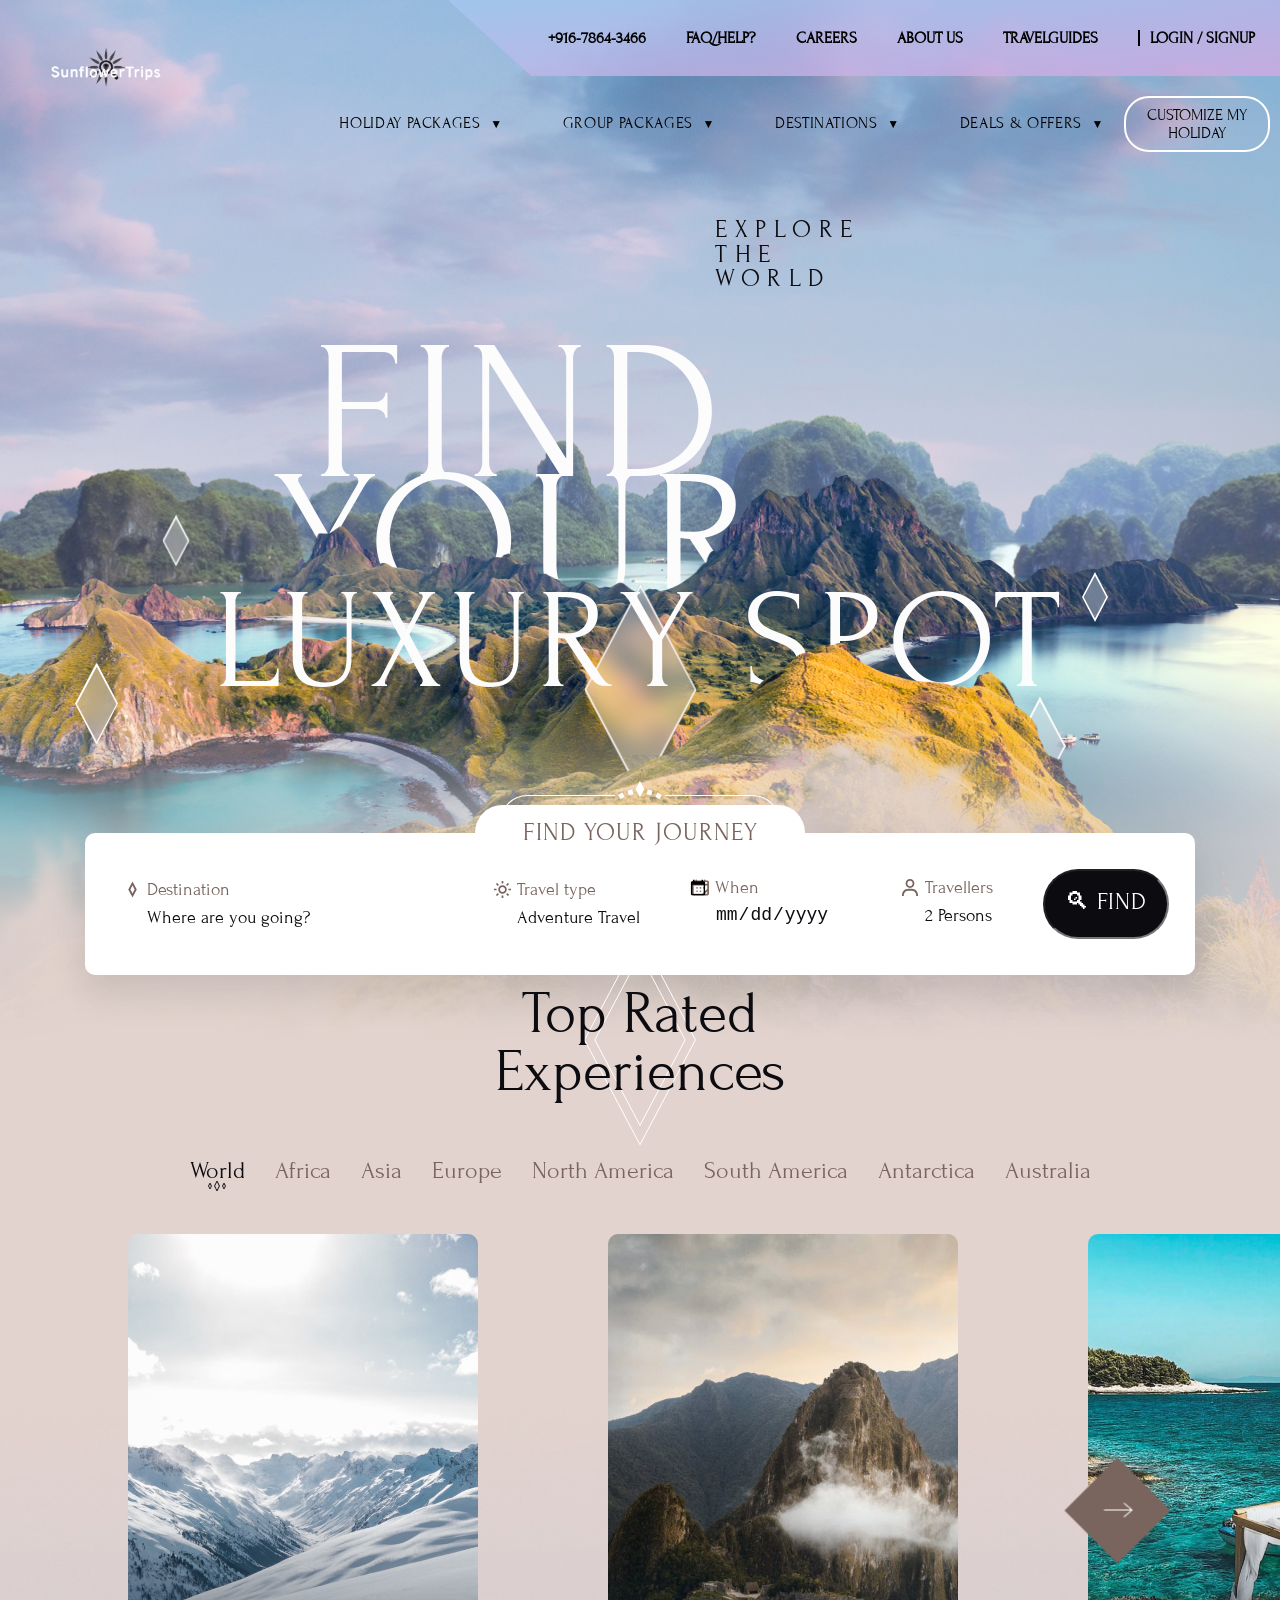
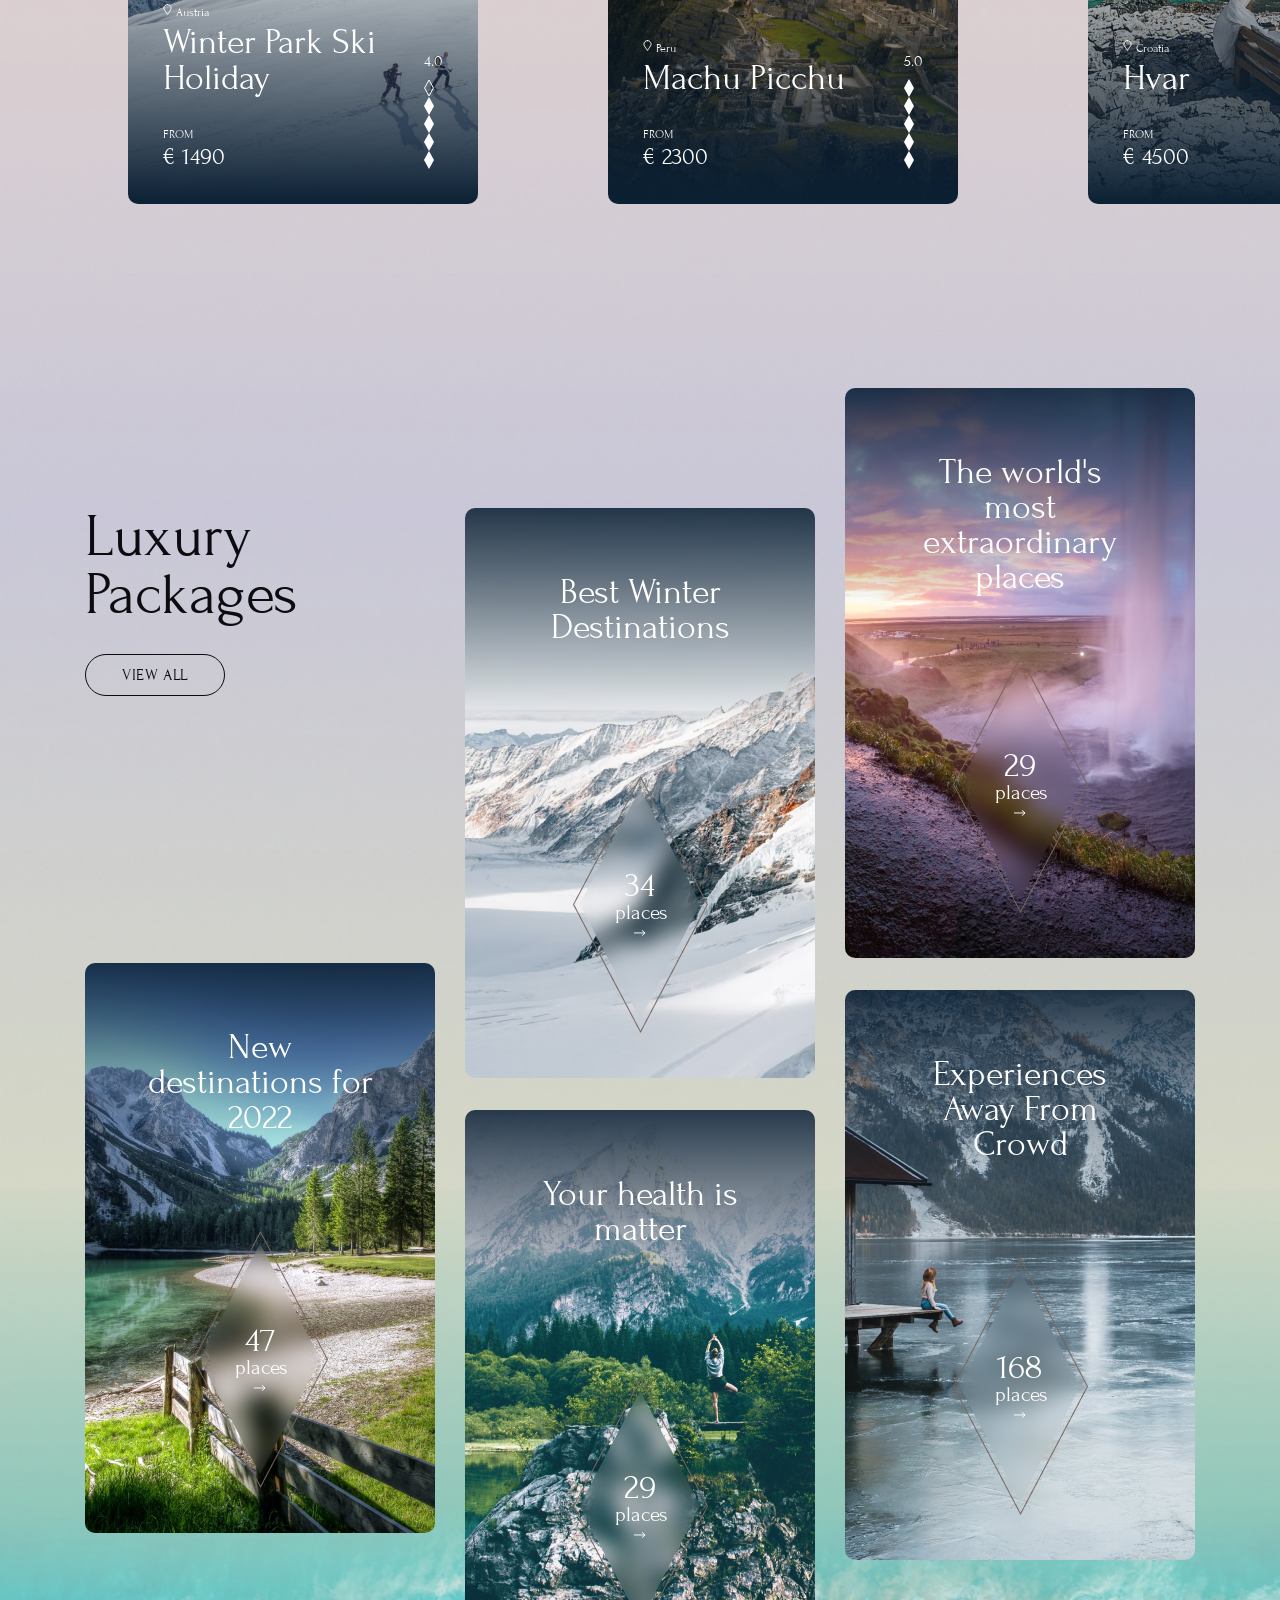
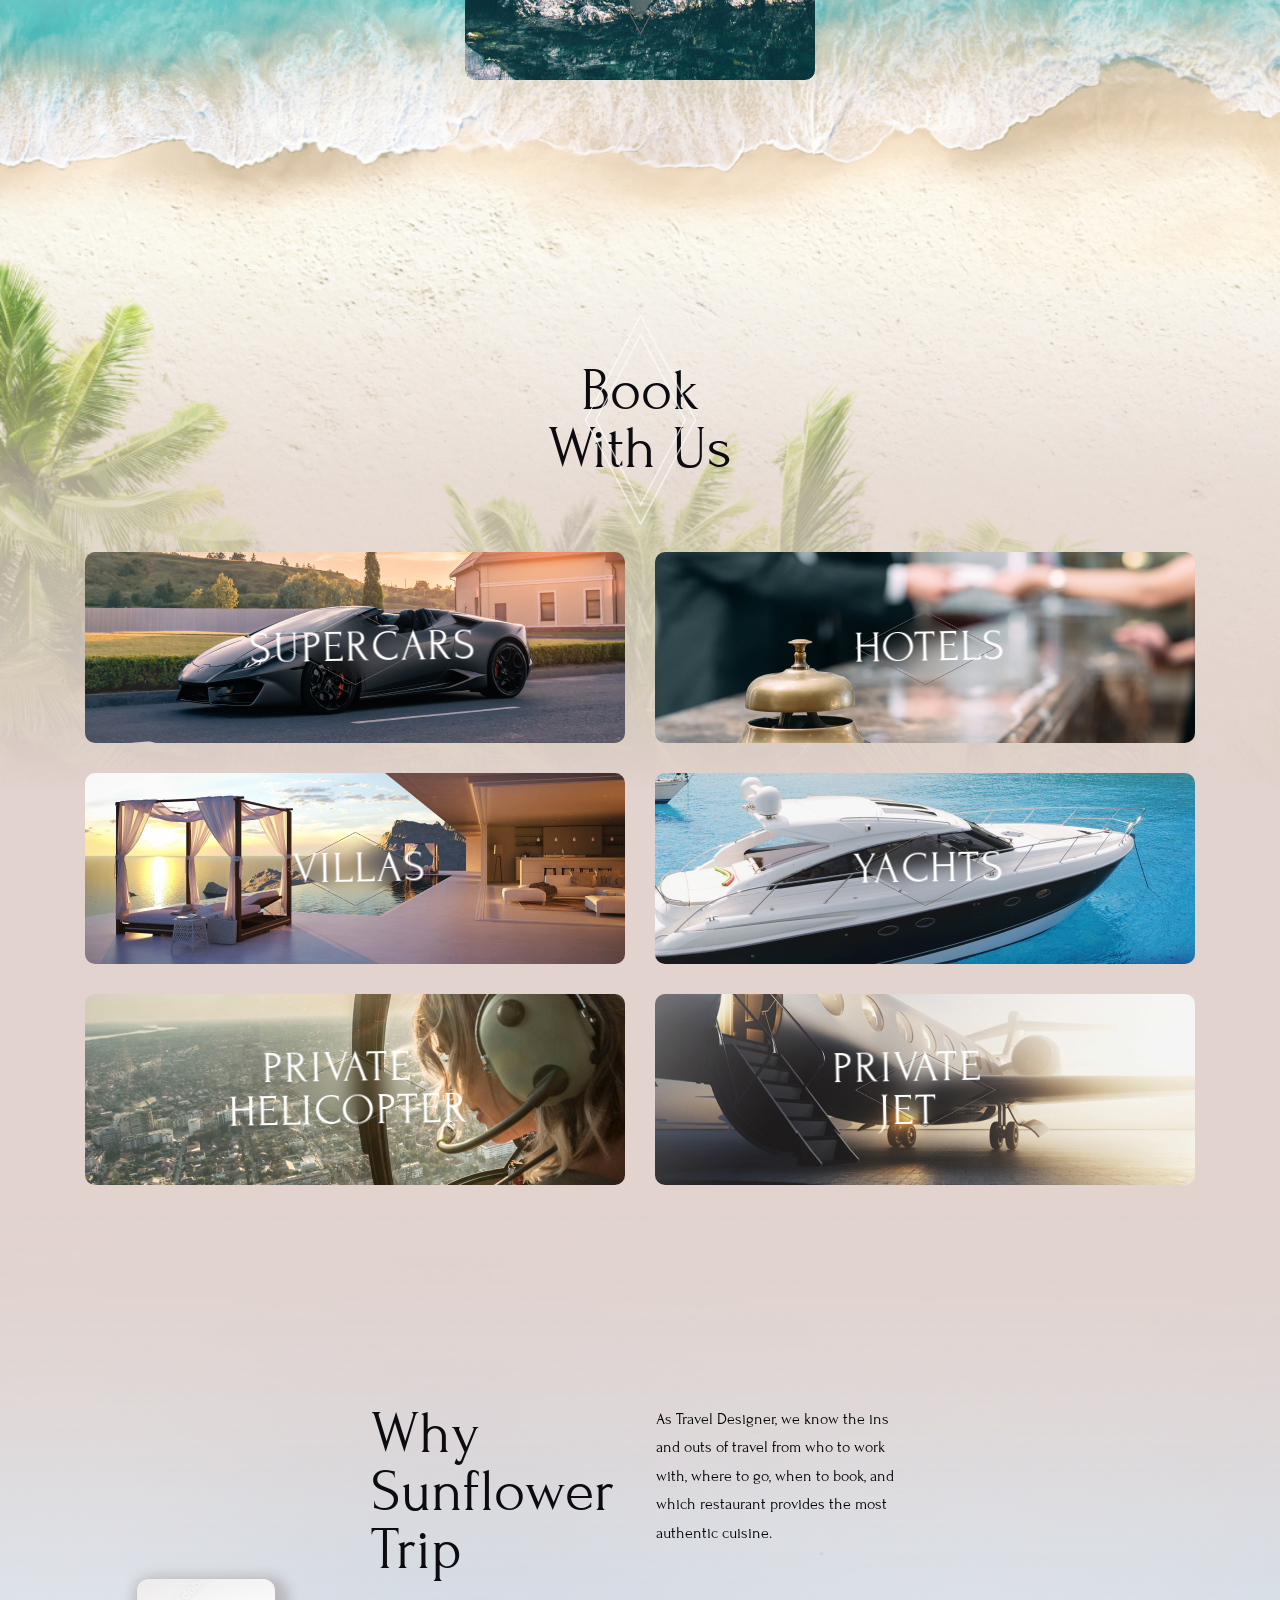
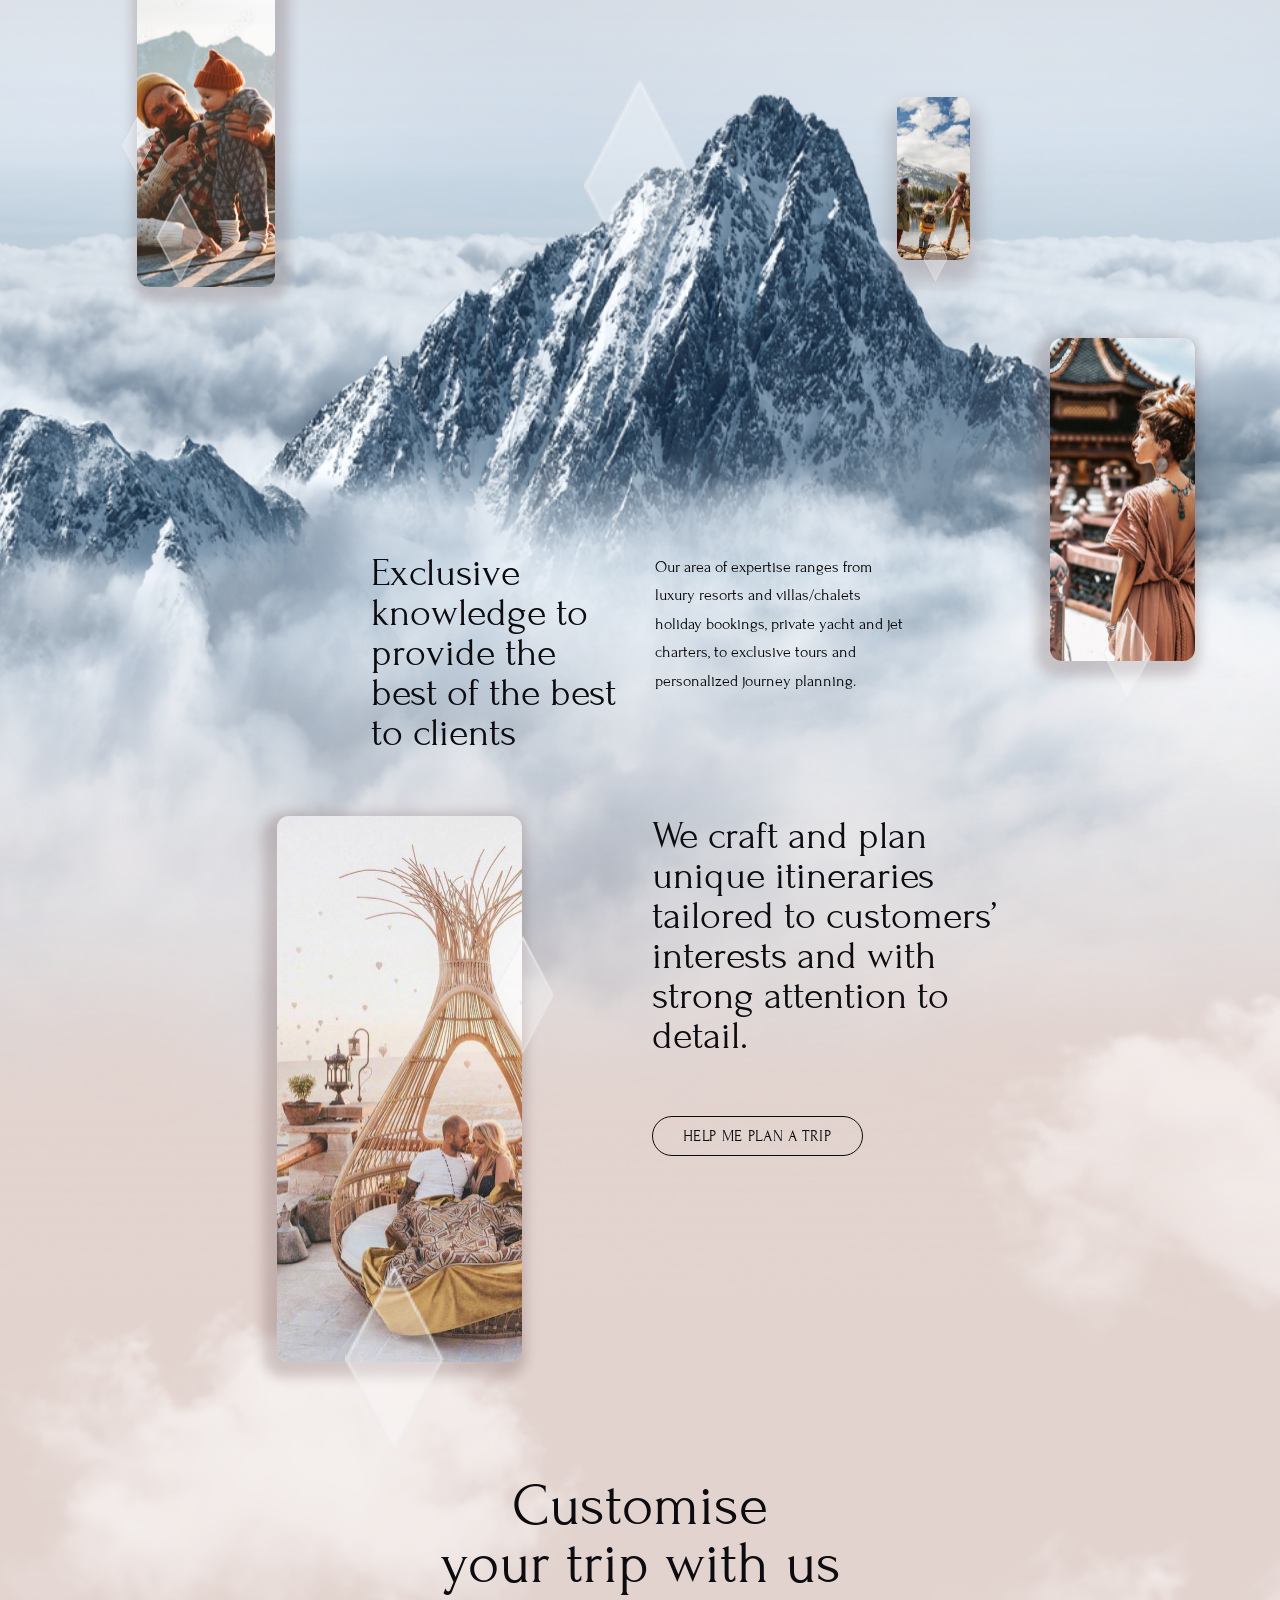
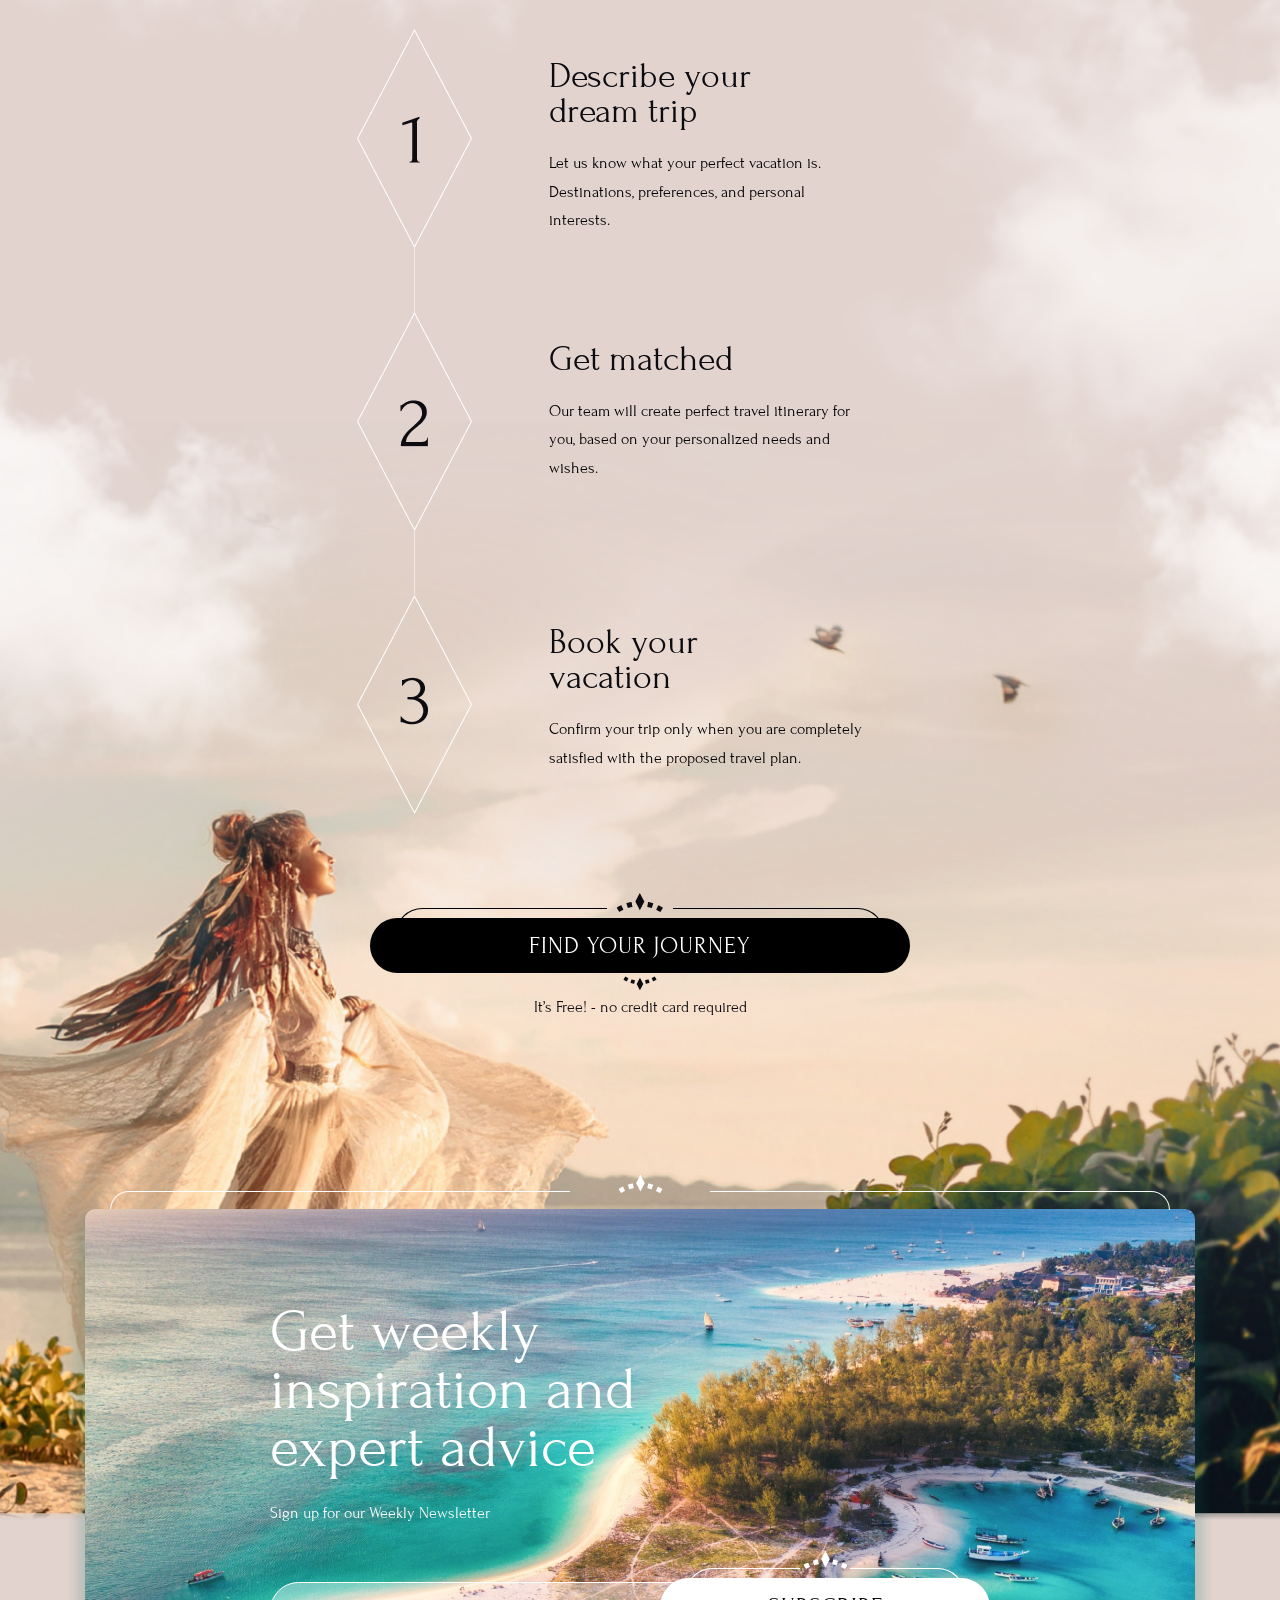
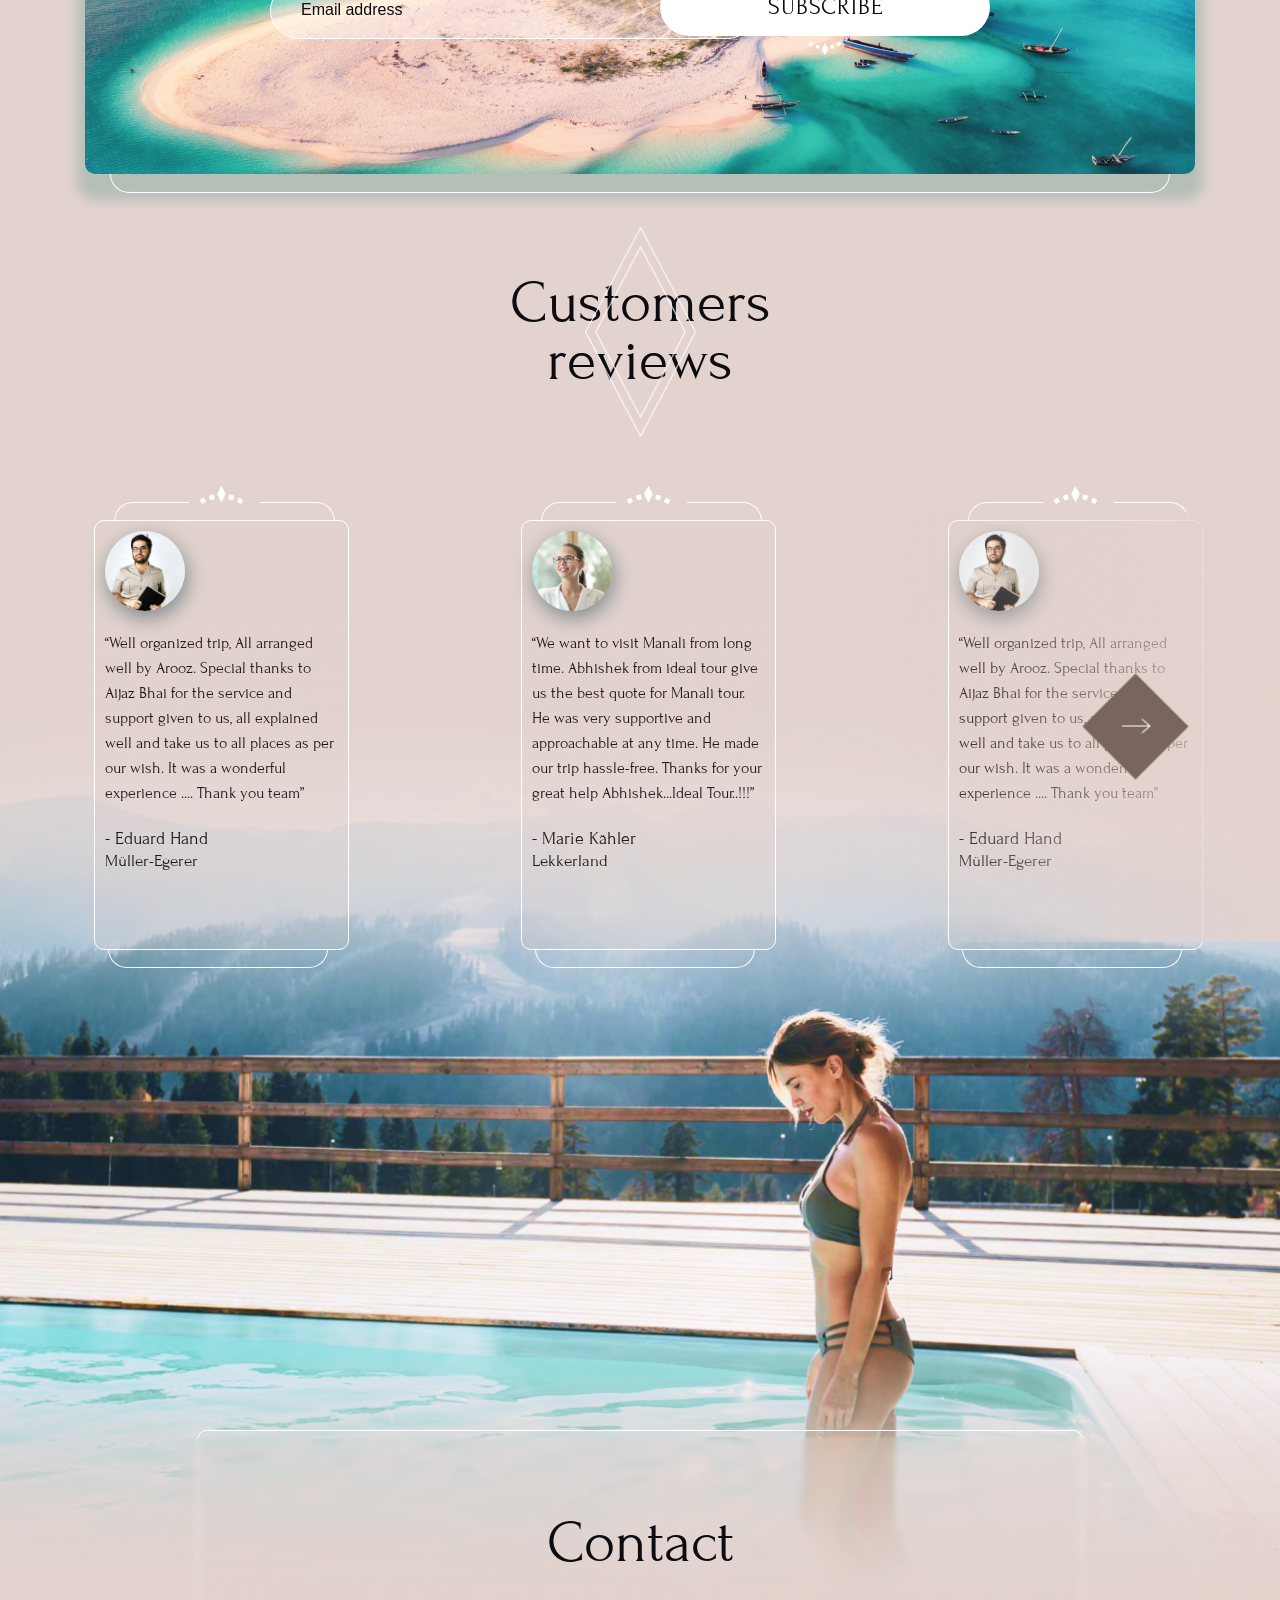
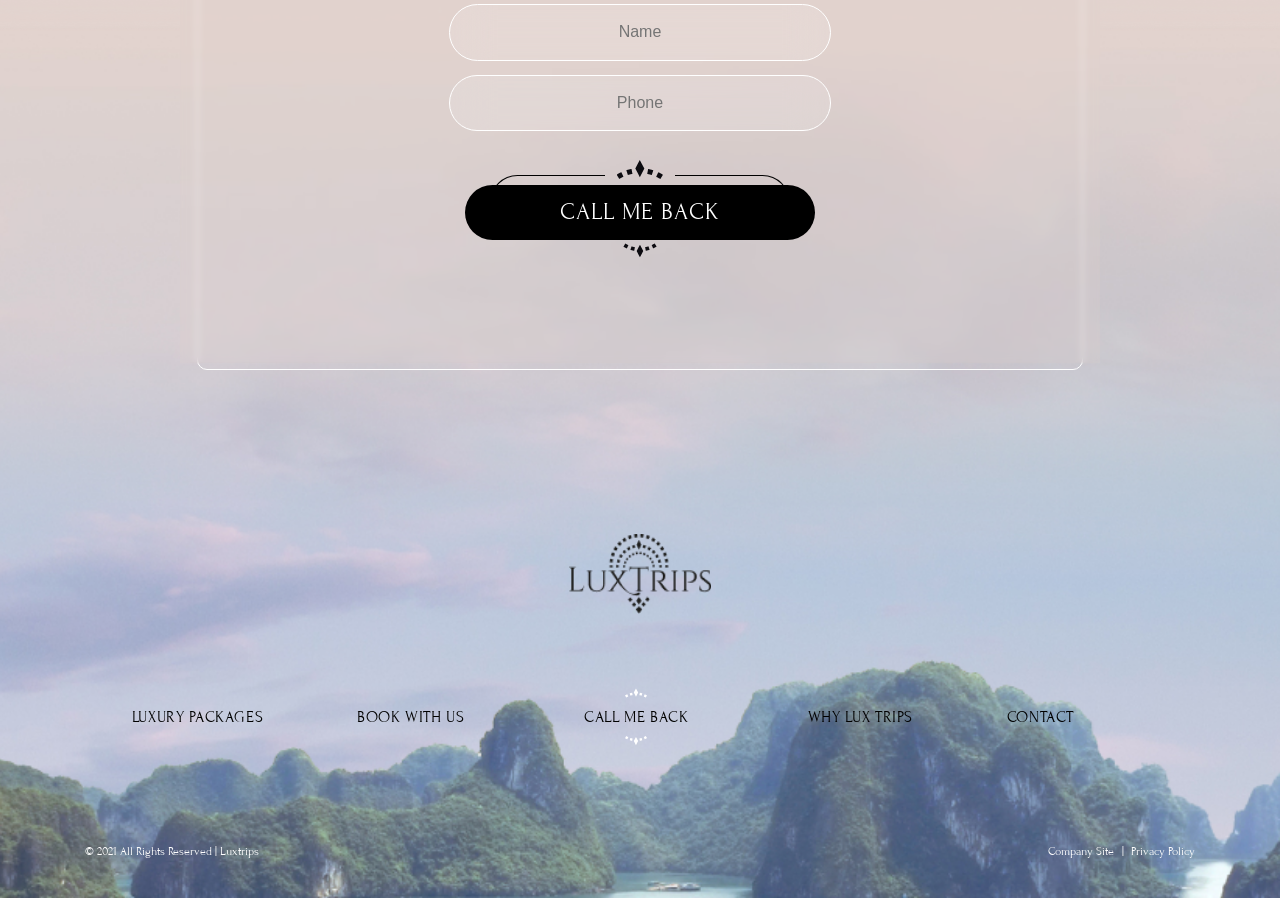
==== index.html @ a0f93ac8 "fixed with sunflower code" ====
<!DOCTYPE html>
<html lang="en">

<head>
  <meta charset="UTF-8">
  <meta http-equiv="X-UA-Compatible" content="IE=edge">
  <meta name="viewport" content="width=device-width, initial-scale=1.0">
  <title>The Sunflower Trip</title>
  <link rel="preconnect" href="https://fonts.googleapis.com">
  <link rel="preconnect" href="https://fonts.gstatic.com" crossorigin>
  <link href="https://fonts.googleapis.com/css2?family=Forum&family=Manrope:wght@300;400;500;600&display=swap"
    rel="stylesheet">
  <link rel="stylesheet" href="css/reset.css">
  <link rel="stylesheet" href="css/slick.css">
  <link rel="stylesheet" href="css/style.css">
  <link rel="stylesheet" href="css/media.css">
</head>

<body>

  <header class="header" style="background-image: url(images/header-bg.jpg);">
    <div class="header-box">
      <img class="header-logo" src="images/logo21.png" alt="">
      <div class="header-right">
        <div class="contact-info">
          <a href="tel:+916-7864-3466">+916-7864-3466</a>
          <a href="#">FAQ/Help?</a>
          <a href="#">Careers</a>
          <a href="#">About us</a>
          <a href="#">TravelGuides</a>
          <a href="#" class="login">LOGIN / SIGNUP</a>
        </div>
        <nav class="header__menu">
          <ul class="menu__list">
            <li class="dropdown">
              <a href="#">Holiday Packages <span>▼</span></a>
              <ul class="dropdown-content">
                <li><a href="#">Beach Getaways</a></li>
                <li><a href="#">City Breaks</a></li>
                <li><a href="#">Adventure Tours</a></li>
              </ul>
            </li>
            <li class="dropdown">
              <a href="#">Group Packages <span>▼</span></a>
              <ul class="dropdown-content">
                <li><a href="#">Family Trips</a></li>
                <li><a href="#">Corporate Retreats</a></li>
                <li><a href="#">Friends Getaways</a></li>
              </ul>
            </li>
            <li class="dropdown">
              <a href="#">Destinations <span>▼</span></a>
              <ul class="dropdown-content">
                <li><a href="#">Europe</a></li>
                <li><a href="#">Asia</a></li>
                <li><a href="#">Africa</a></li>
              </ul>
            </li>
            <li class="dropdown">
              <a href="#">Deals & offers <span>▼</span></a>
              <ul class="dropdown-content">
                <li><a href="#">Last Minute Deals</a></li>
                <li><a href="#">Early Bird Offers</a></li>
                <li><a href="#">Seasonal Discounts</a></li>
              </ul>
            </li>
          </ul>
          <div class="header__button">
       <button class="custom-btn">Customize My Holiday</button>
     </div>
        </nav>
      </div>
   
    </div>


    <div class="top__text _anim-items _anim-no-hide">explore the world</div>
    <div>
    <h1 class="_anim-items _anim-no-hide">Find Your</h1>
    <img class="top__img" src="images/header-bg-1.png" alt="">
    <div class="romb"></div>
    <div class="romb-left"></div>
    <div class="romb-right"></div>
    <div class="romb-topl"></div>
    <div class="romb-topr"></div>
    <h2 class="_anim-items _anim-no-hide">luxury spot</h2>
</div>
    <img class="top__img-bottom" src="images/header-bg-2.png" alt="">

    <div class="search">
      <div class="container">
        <div class="search__inner">

          <div class="search__box">
            <div class="search__box-top">
              <div class="search__title">find your journey</div>
            </div>
          </div>

          <div class="search__items">
            <div class="search__item search__item-dest">
              <div class="search__item-title search__item-title__1">Destination</div>
              <div class="search__item-text">Where are you going?</div>
            </div>
            <div class="search__item-box">
              <div class="search__item">
                <div class="search__item-title search__item-title__2">Travel type</div>
                <div class="search__item-text">Adventure Travel</div>
              </div>
              <div class="sear">
                <div class="search__item">
                  <div class="search__item-title search__item-title__3">When</div>
                  <input type="date" id="start-date">
                </div>
                <div class="search__item">
                  <div class="search__item-title search__item-title__4">Travellers</div>
                  <div class="search__item-text"><span>2</span> Persons</div>
                </div>
              </div>
              <form>
                <input class="form-input" type="text" placeholder="🔍︎ Find">
              </form>
            </div>
          </div>

        </div>
      </div>
    </div>
  </header>

  <section class="products">
    <div class="container-fluid">
      <div class="products__title _anim-items">
        Top Rated Experiences
      </div>
      <div class="products__inner">
        <div class="products__inner-btn">
          <button class="prod-btn prod-btn--active" type="button" data-filter="all">World</button>
          <button class="prod-btn" type="button" data-filter=".category-africa">Africa</button>
          <button class="prod-btn" type="button" data-filter=".category-asia">Asia</button>
          <button class="prod-btn" type="button" data-filter=".category-europe">Europe</button>
          <button class="prod-btn" type="button" data-filter=".category-north">North America</button>
          <button class="prod-btn" type="button" data-filter=".category-south">South America</button>
          <button class="prod-btn" type="button" data-filter=".category-antarctica">Antarctica</button>
          <button class="prod-btn" type="button" data-filter=".category-australia">Australia</button>
        </div>

        <div class="info-slider">
          <div class="product__item mix category-europe" data-order="1">
            <a class="product__item-img" href="#"
              style="background-image: linear-gradient(180deg, rgba(0, 0, 0, 0) 45%, #0B2034 100%), url(images/gallerea/austria-1.jpg)">
              <div class="product__info">
                <div class="product__info-subtitle">Austria</div>
                <div class="product__info-title">Winter Park Ski Holiday</div>
                <div class="product__info-price">From<span>€ 1490</span></div>
              </div>
              <div class="product__rating">4.0
                <ul class="product__rating-star">
                  <li><img src="images/products-icons/rating-1.svg" alt=""></li>
                  <li><img src="images/products-icons/rating-2.svg" alt=""></li>
                  <li><img src="images/products-icons/rating-2.svg" alt=""></li>
                  <li><img src="images/products-icons/rating-2.svg" alt=""></li>
                  <li><img src="images/products-icons/rating-2.svg" alt=""></li>
                </ul>
              </div>
            </a>
          </div>
          <div class="product__item mix category-south category-new" data-order="2">
            <a class="product__item-img" href="#"
              style="background-image: linear-gradient(180deg, rgba(0, 0, 0, 0) 45%, #0B2034 100%), url(images/gallerea/peru-1.jpg)">
              <div class="product__info">
                <div class="product__info-subtitle">Peru</div>
                <div class="product__info-title">Machu Picchu</div>
                <div class="product__info-price">From<span>€ 2300</span></div>
              </div>
              <div class="product__rating">5.0
                <ul class="product__rating-star">
                  <li><img src="images/products-icons/rating-2.svg" alt=""></li>
                  <li><img src="images/products-icons/rating-2.svg" alt=""></li>
                  <li><img src="images/products-icons/rating-2.svg" alt=""></li>
                  <li><img src="images/products-icons/rating-2.svg" alt=""></li>
                  <li><img src="images/products-icons/rating-2.svg" alt=""></li>
                </ul>
              </div>
            </a>
          </div>
          <div class="product__item mix category-europe" data-order="3">
            <a class="product__item-img" href="#"
              style="background-image: linear-gradient(180deg, rgba(0, 0, 0, 0) 45%, #0B2034 100%), url(images/gallerea/croatia-1.jpg)">
              <div class="product__info">
                <div class="product__info-subtitle">Croatia</div>
                <div class="product__info-title">Hvar</div>
                <div class="product__info-price">From<span>€ 4500</span></div>
              </div>
              <div class="product__rating">4.0
                <ul class="product__rating-star">
                  <li><img src="images/products-icons/rating-1.svg" alt=""></li>
                  <li><img src="images/products-icons/rating-2.svg" alt=""></li>
                  <li><img src="images/products-icons/rating-2.svg" alt=""></li>
                  <li><img src="images/products-icons/rating-2.svg" alt=""></li>
                  <li><img src="images/products-icons/rating-2.svg" alt=""></li>
                </ul>
              </div>
            </a>
          </div>
          <div class="product__item mix category-asia category-new" data-order="4">
            <a class="product__item-img" href="#"
              style="background-image: linear-gradient(180deg, rgba(0, 0, 0, 0) 45%, #0B2034 100%), url(images/gallerea/jordan-1.jpg)">
              <div class="product__info">
                <div class="product__info-subtitle">Jordan</div>
                <div class="product__info-title">Wadi Musa</div>
                <div class="product__info-price">From<span>€ 4500</span></div>
              </div>
              <div class="product__rating">4.0
                <ul class="product__rating-star">
                  <li><img src="images/products-icons/rating-1.svg" alt=""></li>
                  <li><img src="images/products-icons/rating-2.svg" alt=""></li>
                  <li><img src="images/products-icons/rating-2.svg" alt=""></li>
                  <li><img src="images/products-icons/rating-2.svg" alt=""></li>
                  <li><img src="images/products-icons/rating-2.svg" alt=""></li>
                </ul>
              </div>
            </a>
          </div>
          <div class="product__item mix category-europe" data-order="5">
            <a class="product__item-img" href="#"
              style="background-image: linear-gradient(180deg, rgba(0, 0, 0, 0) 45%, #0B2034 100%), url(images/gallerea/austria-2.jpg)">
              <div class="product__info">
                <div class="product__info-subtitle">Austria</div>
                <div class="product__info-title">Winter</div>
                <div class="product__info-price">From<span>€ 3490</span></div>
              </div>
              <div class="product__rating">4.0
                <ul class="product__rating-star">
                  <li><img src="images/products-icons/rating-1.svg" alt=""></li>
                  <li><img src="images/products-icons/rating-2.svg" alt=""></li>
                  <li><img src="images/products-icons/rating-2.svg" alt=""></li>
                  <li><img src="images/products-icons/rating-2.svg" alt=""></li>
                  <li><img src="images/products-icons/rating-2.svg" alt=""></li>
                </ul>
              </div>
            </a>
          </div>
          <div class="product__item mix category-south category-popular" data-order="6">
            <a class="product__item-img" href="#"
              style="background-image: linear-gradient(180deg, rgba(0, 0, 0, 0) 45%, #0B2034 100%), url(images/gallerea/peru-2.jpg)">
              <div class="product__info">
                <div class="product__info-subtitle">Peru</div>
                <div class="product__info-title">Park</div>
                <div class="product__info-price">From<span>€ 9490</span></div>
              </div>
              <div class="product__rating">4.0
                <ul class="product__rating-star">
                  <li><img src="images/products-icons/rating-1.svg" alt=""></li>
                  <li><img src="images/products-icons/rating-2.svg" alt=""></li>
                  <li><img src="images/products-icons/rating-2.svg" alt=""></li>
                  <li><img src="images/products-icons/rating-2.svg" alt=""></li>
                  <li><img src="images/products-icons/rating-2.svg" alt=""></li>
                </ul>
              </div>
            </a>
          </div>
          <div class="product__item mix category-europe category-popular" data-order="7">
            <a class="product__item-img" href="#"
              style="background-image: linear-gradient(180deg, rgba(0, 0, 0, 0) 45%, #0B2034 100%), url(images/gallerea/croatia-2.jpg)">
              <div class="product__info">
                <div class="product__info-subtitle">Croatia</div>
                <div class="product__info-title">Ski Holiday</div>
                <div class="product__info-price">From<span>€ 2490</span></div>
              </div>
              <div class="product__rating">4.0
                <ul class="product__rating-star">
                  <li><img src="images/products-icons/rating-1.svg" alt=""></li>
                  <li><img src="images/products-icons/rating-2.svg" alt=""></li>
                  <li><img src="images/products-icons/rating-2.svg" alt=""></li>
                  <li><img src="images/products-icons/rating-2.svg" alt=""></li>
                  <li><img src="images/products-icons/rating-2.svg" alt=""></li>
                </ul>
              </div>
            </a>
          </div>
          <div class="product__item mix category-asia" data-order="8">
            <a class="product__item-img" href="#"
              style="background-image: linear-gradient(180deg, rgba(0, 0, 0, 0) 45%, #0B2034 100%), url(images/gallerea/jordan-2.jpg)">
              <div class="product__info">
                <div class="product__info-subtitle">jordan</div>
                <div class="product__info-title">Holiday</div>
                <div class="product__info-price">From<span>€ 5690</span></div>
              </div>
              <div class="product__rating">4.0
                <ul class="product__rating-star">
                  <li><img src="images/products-icons/rating-1.svg" alt=""></li>
                  <li><img src="images/products-icons/rating-2.svg" alt=""></li>
                  <li><img src="images/products-icons/rating-2.svg" alt=""></li>
                  <li><img src="images/products-icons/rating-2.svg" alt=""></li>
                  <li><img src="images/products-icons/rating-2.svg" alt=""></li>
                </ul>
              </div>
            </a>
          </div>
          <div class="product__item mix category-asia" data-order="9">
            <a class="product__item-img" href="#"
              style="background-image: linear-gradient(180deg, rgba(0, 0, 0, 0) 45%, #0B2034 100%), url(images/gallerea/jordan-3.jpg)">
              <div class="product__info">
                <div class="product__info-subtitle">jordan</div>
                <div class="product__info-title">Holiday</div>
                <div class="product__info-price">From<span>€ 3690</span></div>
              </div>
              <div class="product__rating">4.0
                <ul class="product__rating-star">
                  <li><img src="images/products-icons/rating-1.svg" alt=""></li>
                  <li><img src="images/products-icons/rating-2.svg" alt=""></li>
                  <li><img src="images/products-icons/rating-2.svg" alt=""></li>
                  <li><img src="images/products-icons/rating-2.svg" alt=""></li>
                  <li><img src="images/products-icons/rating-2.svg" alt=""></li>
                </ul>
              </div>
            </a>
          </div>
          <div class="product__item mix category-asia" data-order="10">
            <a class="product__item-img" href="#"
              style="background-image: linear-gradient(180deg, rgba(0, 0, 0, 0) 45%, #0B2034 100%), url(images/gallerea/jordan-4.jpg)">
              <div class="product__info">
                <div class="product__info-subtitle">jordan</div>
                <div class="product__info-title">Holiday</div>
                <div class="product__info-price">From<span>€ 4690</span></div>
              </div>
              <div class="product__rating">4.0
                <ul class="product__rating-star">
                  <li><img src="images/products-icons/rating-1.svg" alt=""></li>
                  <li><img src="images/products-icons/rating-2.svg" alt=""></li>
                  <li><img src="images/products-icons/rating-2.svg" alt=""></li>
                  <li><img src="images/products-icons/rating-2.svg" alt=""></li>
                  <li><img src="images/products-icons/rating-2.svg" alt=""></li>
                </ul>
              </div>
            </a>
          </div>
          <div class="product__item mix category-asia" data-order="11">
            <a class="product__item-img" href="#"
              style="background-image: linear-gradient(180deg, rgba(0, 0, 0, 0) 45%, #0B2034 100%), url(images/gallerea/jordan-5.jpg)">
              <div class="product__info">
                <div class="product__info-subtitle">jordan</div>
                <div class="product__info-title">Holiday</div>
                <div class="product__info-price">From<span>€ 5690</span></div>
              </div>
              <div class="product__rating">4.0
                <ul class="product__rating-star">
                  <li><img src="images/products-icons/rating-1.svg" alt=""></li>
                  <li><img src="images/products-icons/rating-2.svg" alt=""></li>
                  <li><img src="images/products-icons/rating-2.svg" alt=""></li>
                  <li><img src="images/products-icons/rating-2.svg" alt=""></li>
                  <li><img src="images/products-icons/rating-2.svg" alt=""></li>
                </ul>
              </div>
            </a>
          </div>
          <div class="product__item mix category-asia" data-order="12">
            <a class="product__item-img" href="#"
              style="background-image: linear-gradient(180deg, rgba(0, 0, 0, 0) 45%, #0B2034 100%), url(images/gallerea/jordan-6.jpg)">
              <div class="product__info">
                <div class="product__info-subtitle">jordan</div>
                <div class="product__info-title">Holiday</div>
                <div class="product__info-price">From<span>€ 6690</span></div>
              </div>
              <div class="product__rating">4.0
                <ul class="product__rating-star">
                  <li><img src="images/products-icons/rating-1.svg" alt=""></li>
                  <li><img src="images/products-icons/rating-2.svg" alt=""></li>
                  <li><img src="images/products-icons/rating-2.svg" alt=""></li>
                  <li><img src="images/products-icons/rating-2.svg" alt=""></li>
                  <li><img src="images/products-icons/rating-2.svg" alt=""></li>
                </ul>
              </div>
            </a>
          </div>
          <div class="product__item mix category-africa" data-order="13">
            <a class="product__item-img" href="#"
              style="background-image: linear-gradient(180deg, rgba(0, 0, 0, 0) 45%, #0B2034 100%), url(images/gallerea/jordan-6.jpg)">
              <div class="product__info">
                <div class="product__info-subtitle">jordan</div>
                <div class="product__info-title">Holiday</div>
                <div class="product__info-price">From<span>€ 6690</span></div>
              </div>
              <div class="product__rating">4.0
                <ul class="product__rating-star">
                  <li><img src="images/products-icons/rating-1.svg" alt=""></li>
                  <li><img src="images/products-icons/rating-2.svg" alt=""></li>
                  <li><img src="images/products-icons/rating-2.svg" alt=""></li>
                  <li><img src="images/products-icons/rating-2.svg" alt=""></li>
                  <li><img src="images/products-icons/rating-2.svg" alt=""></li>
                </ul>
              </div>
            </a>
          </div>
          <div class="product__item mix category-north" data-order="14">
            <a class="product__item-img" href="#"
              style="background-image: linear-gradient(180deg, rgba(0, 0, 0, 0) 45%, #0B2034 100%), url(images/gallerea/jordan-6.jpg)">
              <div class="product__info">
                <div class="product__info-subtitle">jordan</div>
                <div class="product__info-title">Holiday</div>
                <div class="product__info-price">From<span>€ 6690</span></div>
              </div>
              <div class="product__rating">4.0
                <ul class="product__rating-star">
                  <li><img src="images/products-icons/rating-1.svg" alt=""></li>
                  <li><img src="images/products-icons/rating-2.svg" alt=""></li>
                  <li><img src="images/products-icons/rating-2.svg" alt=""></li>
                  <li><img src="images/products-icons/rating-2.svg" alt=""></li>
                  <li><img src="images/products-icons/rating-2.svg" alt=""></li>
                </ul>
              </div>
            </a>
          </div>
          <div class="product__item mix category-antarctica" data-order="15">
            <a class="product__item-img" href="#"
              style="background-image: linear-gradient(180deg, rgba(0, 0, 0, 0) 45%, #0B2034 100%), url(images/gallerea/jordan-6.jpg)">
              <div class="product__info">
                <div class="product__info-subtitle">jordan</div>
                <div class="product__info-title">Holiday</div>
                <div class="product__info-price">From<span>€ 6690</span></div>
              </div>
              <div class="product__rating">4.0
                <ul class="product__rating-star">
                  <li><img src="images/products-icons/rating-1.svg" alt=""></li>
                  <li><img src="images/products-icons/rating-2.svg" alt=""></li>
                  <li><img src="images/products-icons/rating-2.svg" alt=""></li>
                  <li><img src="images/products-icons/rating-2.svg" alt=""></li>
                  <li><img src="images/products-icons/rating-2.svg" alt=""></li>
                </ul>
              </div>
            </a>
          </div>
          <div class="product__item mix category-australia" data-order="16">
            <a class="product__item-img" href="#"
              style="background-image: linear-gradient(180deg, rgba(0, 0, 0, 0) 45%, #0B2034 100%), url(images/gallerea/jordan-6.jpg)">
              <div class="product__info">
                <div class="product__info-subtitle">jordan</div>
                <div class="product__info-title">Holiday</div>
                <div class="product__info-price">From<span>€ 6690</span></div>
              </div>
              <div class="product__rating">4.0
                <ul class="product__rating-star">
                  <li><img src="images/products-icons/rating-1.svg" alt=""></li>
                  <li><img src="images/products-icons/rating-2.svg" alt=""></li>
                  <li><img src="images/products-icons/rating-2.svg" alt=""></li>
                  <li><img src="images/products-icons/rating-2.svg" alt=""></li>
                  <li><img src="images/products-icons/rating-2.svg" alt=""></li>
                </ul>
              </div>
            </a>
          </div>



        </div>
      </div>
    </div>
  </section>

  <section class="luxury">
    <div class="container">
      <div class="luxury__inner">

        <div class="luxury__item">

          <div class="luxury__title  _anim-items">Luxury Packages</div>
          <a class="luxury__button" href="#">view all</a>

          <div class="luxury__img" href="#"
            style="background-image: linear-gradient(0deg, rgba(0, 0, 0, 0) 62%, #0B2034 105%), url(images/luxury/luxury-1.jpg)">
            <div class="luxury__text">New destinations for 2022</div>
            <div class="luxury__box-btn">
              <div class="box">
                <a class="luxury__btn" href="#">47
                  <span class="luxury__btn-span">places</span>
                </a>
              </div>
            </div>
          </div>

        </div>

        <div class="luxury__item">
          <div class="luxury__img" href="#"
            style="background-image: linear-gradient(0deg, rgba(0, 0, 0, 0) 62%, #0B2034 105%), url(images/luxury/luxury-2.jpg)">
            <div class="luxury__text">Best Winter Destinations</div>
            <div class="luxury__box-btn">
              <div class="box">
                <a class="luxury__btn" href="#">34
                  <span class="luxury__btn-span">places</span>
                </a>
              </div>
            </div>
          </div>
          <div class="luxury__img" href="#"
            style="background-image: linear-gradient(0deg, rgba(0, 0, 0, 0) 62%, #0B2034 105%), url(images/luxury/luxury-3.jpg)">
            <div class="luxury__text">Your health is matter</div>
            <div class="luxury__box-btn">
              <div class="box">
                <a class="luxury__btn" href="#">29
                  <span class="luxury__btn-span">places</span>
                </a>
              </div>
            </div>
          </div>
        </div>
        <div class="luxury__item">
          <div class="luxury__img" href="#"
            style="background-image: linear-gradient(0deg, rgba(0, 0, 0, 0) 62%, #0B2034 105%), url(images/luxury/luxury-4.jpg)">
            <div class="luxury__text">The world's most extraordinary places</div>
            <div class="luxury__box-btn">
              <div class="box">
                <a class="luxury__btn" href="#">29
                  <span class="luxury__btn-span">places</span>
                </a>
              </div>
            </div>
          </div>
          <div class="luxury__img" href="#"
            style="background-image: linear-gradient(0deg, rgba(0, 0, 0, 0) 62%, #0B2034 105%), url(images/luxury/luxury-5.jpg)">
            <div class="luxury__text">Experiences Away From Crowd</div>
            <div class="luxury__box-btn">
              <div class="box">
                <a class="luxury__btn" href="#">168
                  <span class="luxury__btn-span">places</span>
                </a>
              </div>
            </div>
          </div>
        </div>
      </div>
    </div>
  </section>

  <section class="book">
    <div class="container">
      <div class="book__title  _anim-items">Book With Us</div>
      <div class="book__list">
        <a href="#">
          <div class="book__img" style="background-image: url(images/book/supercars.jpg)">
            <div class="book__box-btn"><span>Supercars</span></div>
          </div>
        </a>
        <a href="#">
          <div class="book__img" style="background-image: url(images/book/hotels.jpg)">
            <div class="book__box-btn"><span>Hotels</span></div>
          </div>
        </a>
        <a href="#">
          <div class="book__img" style="background-image: url(images/book/villas.jpg)">
            <div class="book__box-btn"><span>Villas</span></div>
          </div>
        </a>
        <a href="#">
          <div class="book__img" style="background-image: url(images/book/yachts.jpg)">
            <div class="book__box-btn"><span>Yachts</span></div>
          </div>
        </a>
        <a href="#">
          <div class="book__img" style="background-image: url(images/book/helicopter.jpg)">
            <div class="book__box-btn"><span>Private Helicopter</span></div>
          </div>
        </a>
        <a href="#">
          <div class="book__img" style="background-image: url(images/book/jet.jpg)">
            <div class="book__box-btn"><span>Private Jet</span></div>
          </div>
        </a>
      </div>
    </div>
  </section>

  <section class="trips">
    <div class="trips__inner" style="background-image: url(images/trips/trips-bg.png)">
      <div class="container">
        <div class="trips__items">
          <div class="trips__item-lux">
            <div class="trips__title _anim-items">Why Sunflower Trip</div>
            <div class="trips__text">As Travel Designer, we know the ins and outs of travel from who to work with, where
              to go, when to book, and which restaurant provides the most authentic cuisine. </div>
          </div>
          <div class="trips-img">
            <div class="trips-img__left"><img class="img__left" src="images/trips/img-left.jpg" alt=""></div>
            <div class="trips-img__left-right"><img class="img__right" src="images/trips/img-right.jpg" alt=""></div>
          </div>
          <div class="trips__item-romb"></div>
          <div class="trips__item-center">
            <div class="trips__item-center__title">Exclusive knowledge to provide the best of the best to clients
            </div>
            <div class="trips__item-center__text">Our area of expertise ranges from luxury resorts and villas/chalets
              holiday bookings, private yacht and jet charters, to exclusive tours and personalized journey planning.
            </div>
          </div>
          <div class="trips__item"><img src="images/trips/img-bt-right.jpg" alt=""></div>
          <div class="itineraries">
            <div class="itineraries__item"><img src="images/trips/itineraries.jpg" alt=""></div>
            <div class="itineraries__box">
              <div class="itineraries__title">We craft and plan unique itineraries tailored to customers’ interests and
                with strong attention to detail.</div>
              <button class="itineraries__btn">help me plan a trip</button>
            </div>
          </div>
        </div>
      </div>
    </div>
  </section>

  <section class="plan">
    <div class="container">
      <div class="plan__title _anim-items">Customise <br> your trip with us</div>
      <div class="plan__inner">
        <div class="plan__item">
          <div class="plan__subtitle">Describe your dream trip</div>
          <div class="plan__text">Let us know what your perfect vacation is. Destinations, preferences, and personal
            interests. </div>
        </div>
        <div class="plan__item">
          <div class="plan__subtitle">Get matched</div>
          <div class="plan__text">Our team will create perfect travel itinerary for you, based on your personalized
            needs and wishes. </div>
        </div>
        <div class="plan__item">
          <div class="plan__subtitle">Book your vacation</div>
          <div class="plan__text">Confirm your trip only when you are completely satisfied with the proposed travel
            plan.</div>
        </div>
        <div class="plan__box">
          <div class="plan__box-top ">
            <div class="plan__box-title">find your journey</div>
          </div>
        </div>
        <div class="plan__box-text">It’s Free! - no credit card required</div>
      </div>
    </div>
  </section>

  <div class="write">
    <div class="container">
      <div class="write__inner">
        <div class="write__item">
          <div class="write__item-box" style="background-image: url(images/plan/plan-img-bg.jpg);">
            <div class="write__title">Get weekly inspiration and expert advice</div>
            <div class="write__text">Sign up for our Weekly Newsletter</div>
            <form>
              <input class="write__input" type="mail" name="mail" placeholder="Email address">
              <button class="write__button" type="submit">Subscribe <span class="write__btn"></span></button>
            </form>
          </div>
        </div>
      </div>
    </div>
  </div>

  <secttion class="reviews">
    <div class="reviews__title _anim-items">Customers reviews</div>
    <div class="reviews-slider">
      <div class="reviews__inner">
        <div class="reviews__box">
          <div class="reviews__item">
            <div class="reviews__item-span">
              <div class="reviews__item-box">
                <div class="reviews__img" style="background-image: url(images/edi.jpg);"></div>
                <blockquote class="reviews__quote">
                  “Well organized trip, All arranged well by Arooz. Special thanks to Aijaz Bhai for the service and
                  support
                  given to us, all explained well and take us to all places as per our wish. It was a wonderful
                  experience
                  .... Thank you team”
                  <div class="author">- Eduard Hand
                    <span>Müller-Egerer</span>
                  </div>
                </blockquote>
              </div>
            </div>
          </div>
        </div>
      </div>
      <div class="reviews__inner">
        <div class="reviews__box">
          <div class="reviews__item">
            <div class="reviews__item-span">
              <div class="reviews__item-box">
                <div class="reviews__img" style="background-image: url(images/marie.jpg);"></div>
                <blockquote class="reviews__quote">
                  “We want to visit Manali from long time. Abhishek from ideal tour give us the best quote for Manali
                  tour. He was very supportive and approachable at any time. He made our trip hassle-free. Thanks for
                  your
                  great help Abhishek...Ideal Tour..!!!”
                  <div class="author">- Marie Kähler
                    <span>Lekkerland</span>
                  </div>
                </blockquote>
              </div>
            </div>
          </div>
        </div>
      </div>
      <div class="reviews__inner">
        <div class="reviews__box">
          <div class="reviews__item">
            <div class="reviews__item-span">
              <div class="reviews__item-box">
                <div class="reviews__img" style="background-image: url(images/edi.jpg);"></div>
                <blockquote class="reviews__quote">
                  “Well organized trip, All arranged well by Arooz. Special thanks to Aijaz Bhai for the service and
                  support
                  given to us, all explained well and take us to all places as per our wish. It was a wonderful
                  experience
                  .... Thank you team”
                  <div class="author">- Eduard Hand
                    <span>Müller-Egerer</span>
                  </div>
                </blockquote>
              </div>
            </div>
          </div>
        </div>
      </div>
      <div class="reviews__inner">
        <div class="reviews__box">
          <div class="reviews__item">
            <div class="reviews__item-span">
              <div class="reviews__item-box">
                <div class="reviews__img" style="background-image: url(images/marie.jpg);"></div>
                <blockquote class="reviews__quote">
                  “We want to visit Manali from long time. Abhishek from ideal tour give us the best quote for Manali
                  tour. He was very supportive and approachable at any time. He made our trip hassle-free. Thanks for
                  your
                  great help Abhishek...Ideal Tour..!!!”
                  <div class="author">- Marie Kähler
                    <span>Lekkerland</span>
                  </div>
                </blockquote>
              </div>
            </div>
          </div>
        </div>
      </div>
    </div>
  </secttion>

  <section>
    <div class="contacts">
      <div class="container">
        <div class="contacts__boxic">
          <div class="contacts__inner">
            <form class="contacts__form">
              <div class="contacts__title">Contact</div>
              <input type="text" placeholder="Name">
              <input type="text" placeholder="Phone">
              <div class="contacts__box">
                <div class="contacts__box-top">
                  <div class="contacts__box-title">Call me back</div>
                </div>
              </div>
            </form>
          </div>
        </div>
      </div>
    </div>
  </section>

  <footer class="footer">
    <div class="container">
      <div class="footer__inner">
        <img class="footer__logo" src="images/logo.png" alt="">
        <div class="footer__items">

          <nav class="footer__menu">
            <ul>
              <li><a href="#">Luxury packages</a></li>
              <li><a href="#">Book with us</a></li>
              <li>
                <div class="footer__button">
                  <div class="footer__btn">
                    <a class="footer__phone" href="tel:34622227241">Call Me <span>Back</span></a>
                  </div>
                </div>
              </li>
              <li><a href="#">Why Lux Trips</a></li>
              <li><a href="#">Contact</a></li>

            </ul>
          </nav>

        </div>

        <div class="footer__bottom">
          <a href="#">© 2021 All Rights Reserved | Luxtrips</a>
          <div class="footer__box">
            <a href="#">Company Site</a> <span> | </span>
            <a href="#">Privacy Policy</a>
          </div>
        </div>


      </div>
    </div>
  </footer>








  <script src="https://ajax.googleapis.com/ajax/libs/jquery/3.5.1/jquery.min.js"></script>
  <script src="js/mixitup.min.js"></script>
  <script src="js/slick.min.js"></script>
  <script src="js/main.js"></script>

</body>

</html>
---- css/style.css ----
*,
*::after,
*::before {
  margin: 0;
  padding:0;
  box-sizing: border-box;
}

a {
  color: inherit;
  text-decoration: none;
}

ul {
  list-style: none;
}

button {
  outline: none;
  border-style: none;
  text-align: center;
  cursor: pointer;
}

.container {
  max-width: 1130px;
  padding: 0 10px;
  margin: 0 auto;
}

body {
  padding-top: 0;
  padding-right: 0;
  margin-top: 0;
  margin-right: 0;
  font-family: "Forum", sans-serif;
  background: #e2d3ce;
}

.header {
  padding-top: 0;
  padding-right: 0;
  margin-top: 0;
  margin-right: 0;
  background-repeat: no-repeat;
  background-size: cover;
  background-position: center;
  /* height: 100vh; */
  height: 1040px;
  position: relative;
  /* overflow: hidden; */
}

.header-box {
  display: flex;
  justify-content: space-between;
  align-items: center;
  padding: 24px 44px 82px 44px;
  padding-top: 0;
  padding-right: 0;
  margin-top: 0;
  margin-right: 0;
}

/* logo */
.header-logo {
  width: 121px;
  /* height: 64px; */
}
.header-right {
  padding-top: 0;
  padding-right: 0;
  margin-right: 0;
  display: flex;
  flex-direction: column;
  align-items: flex-end;
  position: relative; /* Ensure proper positioning for background */
}

.contact-info {
  position: relative; /* Allows for background layering */
  display: flex;
  gap: 40px;
  font-size: 16px;
   font-weight:bold;
  padding: 30px 25px 30px 100px;
  margin-bottom: 20px;
  color: #ffff !important;
  z-index: 1; /* Ensure text stays above background */
}

.contact-info::before {
 
  content: '';
  position: absolute;
  top: 0;
  left: 0;
  right: 0;
  bottom: 0;
  background: linear-gradient(to bottom right, #a3c8f0 0%, #d4a9e2 100%); /* Light blue to purple gradient */
  /* clip-path: polygon(0 0, 100% 0, 70% 100%, 0% 100%); Diagonal cut */
  clip-path: polygon(0 0, 10% 100%, 100% 100%, 100% 0); /* Diagonal cut */
  z-index: -1; /* Place behind text */
  opacity: 0.8; /* Slight transparency for a glass effect */
}

.contact-info a {
  color: #000;
  text-decoration: none;
  text-transform: uppercase;
  position: relative; /* Ensure text is above background */
}

.contact-info .login {
  border-left: 2px solid #000;
  padding-left: 10px;
  font-weight:bolder;
}
.header__menu {
  padding-right: 0;
  margin-right: 0;
  display: flex;
}


.menu__list {
  padding-top: 18px;
  display: flex;
  list-style: none;
  gap: 20px;
}

.menu__list li {
  position: relative;
}

.menu__list a {
  font-family: 'Forum', cursive;
  font-size: 16px;
  line-height: 18px;
  letter-spacing: 0.04em;
  text-transform: uppercase;
  color: #000;
  font-weight: 500;
  text-decoration: none;
}

.menu__list li span {
  font-size: 12px;
  margin-left: 5px;
}

/* Dropdown Styles */
.dropdown {
  position: relative;
}

.dropdown-content {
  display: none;
  position: absolute;
  background-color: rgba(255, 255, 255, 0.9);
  min-width: 200px;
  box-shadow: 0 8px 16px rgba(0, 0, 0, 0.2);
  z-index: 1;
  top: 100%;
  left: 0;
  border-radius: 5px;
}

.dropdown-content li {
  margin: 0;
}

.dropdown-content a {
  color: #000;
  padding: 12px 16px;
  display: block;
  font-size: 14px;
  text-transform: none;
}

.dropdown-content a:hover {
  background-color: #f1f1f1;
}

.dropdown:hover .dropdown-content {
  display: block;
}

.custom-btn {
  margin-right: 10px;
  background-color: transparent;
  color: #000;
  border: 2px solid #ffffff;
  padding: 8px 16px;
  border-radius: 25px;
  font-family: 'Forum', cursive;
  font-size: 16px;
  text-transform: uppercase;
  cursor: pointer;
  transition: background-color 0.3s ease;
}

.custom-btn:hover {
  background-color: #000;
  color: #fff;
}
/* menu */

.menu-btn {
  display: none;
}

.menu__list,
.footer__menu ul {
  display: flex;
}

.menu__list li,
.footer__menu li {
  margin: 0 20px;
}

.menu__list a,
.footer__menu a {
      font-family: "Forum", cursive;
  font-size: 16px;
  line-height: 18px;
  letter-spacing: 0.04em;
  text-transform: uppercase;
  color: #000;
}

/* button */
.header__button,
.footer__button {
  width: 156px;
  height: 40px;
  background-color: transparent;
  border-radius: 20px;
  position: relative;
}

/* button left-right */
.header__button::before,
.footer__button::before {
  content: "";
  position: absolute;
  width: 62px;
  height: 40px;
  /* border: 1px solid #fff; */
  border-right: none;
  border-radius: 20px 0 0 20px;
}

.header__button::after,
.footer__button::after {
  content: "";
  position: absolute;
  width: 62px;
  height: 40px;
  top: 0;
  right: 0;
  /* border: 1px solid #fff; */
  border-left: none;
  border-radius: 0 20px 20px 0;
}

/* button top-bottom */
.header__btn,
.footer__btn {
  position: relative;
  width: 100%;
  text-align: center;
}

.header__btn::before,
.footer__btn::before {
  content: "";
  position: absolute;
  background-image: url(../images/layer-top.svg);
  width: 22px;
  height: 10px;
  background-color: transparent;
  left: 67px;
  top: -9px;
}

.header__btn::after,
.footer__btn::after {
  content: "";
  position: absolute;
  background-image: url(../images/layer-bottom.svg);
  width: 22px;
  height: 10px;
  background-color: transparent;
  left: 67px;
  bottom: -9px;
}

/* phone  */
.header__phone,
.footer__phone {
  font-size: 16px;
  line-height: 18px;
  letter-spacing: 0.04em;
  text-align: center;
  text-transform: uppercase;
  color: #000000;
  display: block;
  padding: 11px 20px;
}

.top__text {
  width: 138px;
  margin: 0 auto;
  font-family: "Forum", cursive;
  font-size: 25px;
  line-height: 98.5%;
  text-align: center;
  letter-spacing: 0.3em;
  text-transform: uppercase;
  color: #0c0b10;
  margin-bottom: 60px;
  padding-left: 150px;
  transform: scale3d(1, 1, 1) rotateY(500deg);
  opacity: 0;
}
.top__text._active {
  transform: scale3d(1, 1, 1) rotateY(0deg);
  transition: all 0.8s ease 0s;
  opacity: 1;
}

h1 {
  padding-right: 240px;
  padding-bottom: 40px;
  font-family: "Forum", cursive;
  font-weight: normal;
  font-size: 198px;
  line-height: 129px;
  letter-spacing: 0.04em;
  text-transform: uppercase;
  color: #fcfcfc;
  margin: 0 auto;
  text-align: center;
  width: 940px;
  transform: translate(0px, 115%);
  opacity: 0;
}

h1._active {
  transform: translate(0px, 0px);
  opacity: 1;
  transition: all 0.8s ease 0s;
}

.top__img {
  position: absolute;
  width: 100%;
  height: 566px;
  bottom: 0;
}
.top__img-bottom {
  position: absolute;
  width: 100%;
  bottom: -1px;
  height: 410px;
}

h2 {
  font-family: "Forum", cursive;
  font-weight: normal;
  font-size: 141.614px;
  line-height: 100%;
  text-align: center;
  letter-spacing: 0.04em;
  text-transform: uppercase;
  position: absolute;
  color: #fcfcfc;
  width: 100%;
  bottom: 325px;
  transform: translate(0px, 115%);
  opacity: 0;
}

h2._active {
  transform: translate(0px, 0px);
  opacity: 1;
  transition: all 0.8s ease 0.4s;
}

.romb,
.romb-left,
.romb-right,
.romb-topl,
.romb-topr {
  background: rgba(255, 255, 255, 0.31);
  backdrop-filter: blur(10px);
  transform: rotate(90deg);
  width: 213px;
  height: 112px;
  clip-path: polygon(50% 0, 100% 50%, 50% 100%, 0 50%);
  position: relative;
  margin: 0 auto;
  top: -16px;
}

.romb::before,
.romb-left::before,
.romb-right::before,
.romb-topl::before,
.romb-topr::before {
  content: "";
  position: absolute;
  width: 100px;
  height: 187px;
  background-color: transparent;
  border: 2px solid #fff;
  border-top: none;
  border-bottom: none;
  transform: rotate(118deg);
  top: -37px;
  right: 56px;
}

.romb::after,
.romb-left::after,
.romb-right::after,
.romb-topl::after,
.romb-topr::after {
  content: "";
  position: absolute;
  width: 100px;
  height: 187px;
  background-color: transparent;
  border: 2px solid #fff;
  border-top: none;
  border-bottom: none;
  transform: rotate(62deg);
  bottom: -37px;
  left: 57px;
}

/* romb-left */
.romb-left {
  width: 83px;
  height: 43px;
  margin-left: 55px;
  top: -80px;
}

.romb-left::before {
  top: -14px;
  right: 22px;
  width: 39px;
  height: 70px;
}

.romb-left::after {
  bottom: -13px;
  left: 23px;
  width: 39px;
  height: 70px;
}

/* romb-right */
.romb-right {
  width: 100px;
  height: 52px;
  margin-right: 190px;
  top: -85px;
}

.romb-right::before {
  top: -18px;
  right: 25px;
  width: 46px;
  height: 90px;
}

.romb-right::after {
  bottom: -17px;
  left: 27px;
  width: 46px;
  height: 86px;
}

.romb-topl {
  width: 52px;
  height: 27px;
  margin-left: 150px;
  top: -330px;
}

.romb-topl::before {
  top: -12px;
  right: 14px;
  width: 25px;
  height: 50px;
}

.romb-topl::after {
  bottom: -9px;
  left: 14px;
  width: 25px;
  height: 45px;
}

.romb-topr {
  width: 50px;
  height: 26px;
  margin-right: 160px;
  top: -300px;
}

.romb-topr::before {
  top: -11px;
  right: 13px;
  width: 24px;
  height: 48px;
}

.romb-topr::after {
  bottom: -8px;
  left: 14px;
  width: 24px;
  height: 43px;
}

/* search */

.search {
  margin-top: -145px;
}
.search__inner {
  position: relative;
}
/*left-right */
.search__box,
.plan__box,
.contacts__box {
  width: 330px;
  height: 55px;
  background-color: transparent;
  border-radius: 67px;
  position: relative;
  margin: 0 auto;
  margin-top: 40px;
}

.search__box::before,
.plan__box::before,
.contacts__box::before {
  content: "";
  position: absolute;
  width: 115px;
  height: 55px;
  border: 1px solid #fff;
  border-right: none;
  border-radius: 67px 0 0 67px;
  left: 25px;
  top: -10px;
}

.search__box::after,
.plan__box::after,
.contacts__box::after {
  content: "";
  position: absolute;
  width: 115px;
  height: 55px;
  top: 0;
  right: 0;
  border: 1px solid #fff;
  border-left: none;
  border-radius: 0 67px 67px 0;
  right: 25px;
  top: -10px;
}

/* top-bottom */
.search__box-top,
.plan__box-top,
.contacts__box-top {
  position: relative;
  width: 100%;
  text-align: center;
}

.search__box-top::before,
.plan__box-top::before,
.contacts__box-top::before {
  content: "";
  position: absolute;
  background-image: url(../images/layer-top.svg);
  background-repeat: no-repeat;
  background-size: contain;
  background-position: center;
  width: 49px;
  height: 20px;
  background-color: transparent;
  left: 140px;
  top: -25px;
}

.search__box-top::after,
.plan__box-top::after,
.contacts__box-top::after {
  content: "";
  position: absolute;
  background-image: url(../images/layer-bottom.svg);
  background-repeat: no-repeat;
  background-size: contain;
  background-position: center;
  width: 49px;
  height: 20px;
  background-color: transparent;
  left: 140px;
  bottom: -6px;
}

.search__title,
.plan__box-title,
.contacts__box-title {
  width: 330px;
  height: 55px;
  background: #ffffff;
  border-radius: 67px;
  margin: 0 auto;
  text-align: center;
  font-family: "Forum", cursive;
  font-weight: normal;
  font-size: 25px;
  text-align: center;
  letter-spacing: 0.04em;
  text-transform: uppercase;
  color: #79655e;
  padding: 15px 45px;
}

.search__items {
  width: 100%;
  display: flex;
  flex-wrap: wrap;
  background: #ffffff;
  box-shadow: 0px 18px 38px rgba(0, 0, 0, 0.11);
  border-radius: 10px;
  padding: 36px 26px 36px 37px;
  margin-top: -27px;
  align-items: center;
}

.search__item {
  margin-right: 50px;
}

.search__item-box {
  display: flex;
  justify-content: flex-end;
  margin-left: auto;
  align-items: center;
}

.sear {
  display: flex;
}

.search__item-title {
  padding-left: 25px;
  font-weight: 300;
  font-size: 18px;
  color: #79655e;
  position: relative;
}

.search__item-title::before {
  content: "";
  background-repeat: no-repeat;
  background-size: contain;
  background-position: center;
  width: 20px;
  height: 17px;
  position: absolute;
  left: 0;
}

.search__item-title__1::before {
  background-image: url(../images/search/icon_destination.svg);
}
.search__item-title__2::before {
  background-image: url(../images/search/icon_travel.svg);
}
.search__item-title__3::before {
  background-image: url(../images/search/icon_calendar.svg);
}
.search__item-title__4::before {
  background-image: url(../images/search/icon_travellers.svg);
}

.search__item-text {
  padding-left: 25px;
  margin-top: 10px;
  font-weight: 500;
  font-size: 18px;
  color: #0c0b10;
}

input[type="date"] {
  border: none;
  outline: none;
  width: 160px;
  font-style: normal;
  font-weight: 500;
  font-size: 18px;
  line-height: 25px;
  color: #0c0b10;
  margin-top: -20px;
  padding-top: 25px;
  padding-left: 25px;
}

::-webkit-calendar-picker-indicator {
  margin-top: -55px;
  margin-left: -28px;
  position: absolute;
  cursor: pointer;
}

.form-input {
  font-family: "Forum", cursive;
  font-size: 18px;
  line-height: 26px;
  text-align: center;
  letter-spacing: 0.04em;
  text-transform: uppercase;
  color: #fff;
  background: #0c0b10;
  border-radius: 121px;
  width: 126px;
  height: 70px;
  transition: all 0.5s;
  outline: none;
  padding: 0 12px;
}

.form-input--active {
  width: 240px;
}

.form-input::placeholder {
  font-family: "Forum", cursive;
  font-size: 24px;
  line-height: 26px;
  text-align: center;
  letter-spacing: 0.04em;
  text-transform: uppercase;
  color: #fff;
}

.search__item-dest {
  margin-right: 0;
}

/* products */

.container-fluid {
  position: relative;
  text-align: center;
}

.container-fluid::before {
  content: "";
  position: absolute;
  background-image: url(../images/romb-products.svg);
  background-repeat: no-repeat;
  background-size: contain;
  background-position: center;
  background-color: transparent;
  width: 112px;
  height: 212px;
  top: 55px;
  right: 50%;
  left: 50%;
  transform: translate(-50%, -50%);
}

.products__title {
  font-family: "Forum", cursive;
  font-weight: normal;
  font-size: 60px;
  line-height: 58px;
  text-align: center;
  color: #0c0b10;
  width: 540px;
  margin: 0 auto;
  margin-bottom: 58px;
  margin-top: -55px;
  position: relative;
  transform: scale3d(0, 0, 0);
  opacity: 0;
}
.products__title._active {
  transform: scale3d(1, 1, 1);
  opacity: 1;
  transition: all 0.8s ease 0s;
}

.products__inner {
  overflow: hidden;
  margin-bottom: 126px;
}

.products__inner-btn {
  margin-bottom: 35px;
}

.prod-btn {
  font-family: "Forum", cursive;
  font-weight: normal;
  font-size: 24px;
  line-height: 98.5%;
  color: #79655e;
  background-color: transparent;
  margin-left: 13px;
  margin-right: 13px;
}

.prod-btn--active {
  font-family: "Forum", cursive;
  font-weight: normal;
  font-size: 24px;
  line-height: 98.5%;
  color: #0c0b10;
  position: relative;
}

.prod-btn--active::after {
  content: "";
  background-image: url(../images/products-icons/products-btn.svg);
  width: 18px;
  height: 12px;
  position: absolute;
  bottom: -15px;
  right: 50%;
  left: 50%;
  transform: translate(-50%, -50%);
}

.info-slider {
  margin-left: 10%;
}

.product__item {
  width: 350px;
  height: 570px;
}

.product__item-img {
  width: 350px;
  height: 570px;
  background-repeat: no-repeat;
  background-position: center;
  background-size: cover;
  display: block;
  display: flex;
  justify-content: space-between;
  color: #fff;
  padding: 35px;
  border-radius: 10px;
  margin-right: 30px;
}

.product__info,
.product__rating {
  margin-top: auto;
}

.product__info {
  text-align: left;
}

.product__info-subtitle {
  padding-left: 13px;
  position: relative;
  font-weight: 500;
  font-size: 12px;
  line-height: 16px;
  color: #ffffff;
  margin-bottom: 5px;
}

.product__info-subtitle::before {
  content: "";
  background-image: url(../images/products-icons/map.svg);
  background-repeat: no-repeat;
  background-position: center;
  background-size: contain;
  width: 9px;
  height: 11px;
  left: 0;
  position: absolute;
}

.product__info-title {
  font-family: "Forum", cursive;
  font-weight: normal;
  font-size: 36px;
  line-height: 98.5%;
  color: #ffffff;
  margin-bottom: 30px;
}

.product__info-price {
  width: 70px;
  font-style: normal;
  font-weight: 500;
  font-size: 12px;
  line-height: 16px;
  text-transform: uppercase;
  color: #ffffff;
  display: flex;
  flex-wrap: wrap;
}

.product__info-price span {
  font-family: "Forum", cursive;
  font-weight: normal;
  font-size: 24px;
  line-height: 98.5%;
  color: #ffffff;
  margin-top: 3px;
}

.product__rating-star {
  margin-top: 10px;
}

.slider-arrows__right {
  top: 50%;
  bottom: 50%;
  transform: translate(-50%, -50%);
  position: absolute;
  right: 55px;
}

/* luxury */

.luxury {
  background-image: url(../images/luxury/luxury-bg.jpg);
  background-repeat: no-repeat;
  background-position: center;
  background-size: cover;
  margin-top: -522px;
  padding-top: 580px;
  padding-bottom: 680px;
}

.luxury__inner {
  display: flex;
  justify-content: space-between;
}

.luxury__item:nth-child(2) {
  margin-top: 120px;
}

.luxury__title {
  font-family: "Forum", cursive;
  font-weight: normal;
  font-size: 60px;
  line-height: 58px;
  color: #0c0b10;
  width: 214px;
  margin-bottom: 30px;
  margin-top: 120px;
  transform: scale3d(0, 0, 0);
  opacity: 0;
}

.luxury__title._active {
  transform: scale3d(1, 1, 1);
  opacity: 1;
  transition: all 0.8s ease 0s;
}

.luxury__button {
  font-family: "Forum", cursive;
  font-weight: normal;
  font-size: 16px;
  line-height: 18px;
  text-align: center;
  letter-spacing: 0.04em;
  text-transform: uppercase;
  color: #0c0b10;
  padding: 11px 36px;
  background-color: transparent;
  border: 0.624428px solid #0c0b10;
  border-radius: 61.3171px;
  margin-bottom: 267px;
  display: inline-block;
}

.luxury__img {
  width: 350px;
  height: 570px;
  background-repeat: no-repeat;
  background-position: center;
  background-size: cover;
  color: #fff;
  padding: 67px 62px 45px;
  border-radius: 10px;
  display: flex;
  flex-direction: column;
  justify-content: space-between;
  margin-bottom: 32px;
}

.luxury__text {
  font-family: "Forum", cursive;
  font-style: normal;
  font-weight: normal;
  font-size: 36px;
  line-height: 98.5%;
  text-align: center;
  color: #ffffff;
}

.luxury__box-btn {
  background-image: url(../images/luxury/border-romb.png);
  background-repeat: no-repeat;
  background-position: center;
  background-size: contain;
  width: 135px;
  height: 257px;
  position: relative;
  margin: 0 auto;
  align-items: center;
  display: flex;
}
.luxury__box-btn::before {
  content: "";
  /* background-image: url(../images/luxury/romb.png); */
  position: absolute;
  width: 121px;
  height: 231px;
  backdrop-filter: blur(10px);
  clip-path: polygon(50% 0, 100% 50%, 50% 100%, 0 50%);
  left: 7px;
  top: 13px;
}

.box {
  display: flex;
  margin: 0 auto;
}

.luxury__btn {
  font-family: "Forum", cursive;
  font-weight: normal;
  font-size: 35px;
  line-height: 98.5%;
  text-align: center;
  color: #ffffff;
  display: flex;
  flex-direction: column;
  width: 50px;
  z-index: 5;
}

.luxury__btn span {
  font-family: "Forum", cursive;
  font-weight: normal;
  font-size: 21px;
  line-height: 98.5%;
  text-align: center;
  color: #ffffff;
  position: relative;
  padding-bottom: 15px;
}

.luxury__btn span::after {
  content: "";
  position: absolute;
  background-image: url(../images/luxury/luxury-arrow.svg);
  background-repeat: no-repeat;
  background-position: center;
  background-size: cover;
  width: 12px;
  height: 6px;
  left: 50%;
  right: 50%;
  transform: translate(-50%, -50%);
  bottom: 0;
}

/* book */
.book {
  margin-top: -430px;
}

.book__title,
.reviews__title {
  text-align: center;
  font-family: "Forum", cursive;
  font-weight: normal;
  font-size: 60px;
  line-height: 58px;
  margin: 0 auto;
  color: #0c0b10;
  width: 184px;
  margin-bottom: 74px;
  position: relative;
  transform: scale3d(0, 0, 0);
  opacity: 0;
}

.trips__title,
.plan__title {
  transform: scale3d(0, 0, 0);
  opacity: 0;
}
.plan__title._active,
.trips__title._active,
.book__title._active,
.reviews__title._active {
  transform: scale3d(1, 1, 1);
  opacity: 1;
  transition: all 0.8s ease 0s;
}

.book__title::before,
.reviews__title::before {
  content: "";
  position: absolute;
  background-image: url(../images/book/book-romb.png);
  background-repeat: no-repeat;
  background-position: center;
  background-size: contain;
  width: 112px;
  height: 211px;
  left: 50%;
  right: 50%;
  top: 50%;
  bottom: 50%;
  transform: translate(-50%, -50%);
}

.book__list {
  display: flex;
  flex-wrap: wrap;
  justify-content: space-between;
}
.book__img {
  width: 540px;
  height: 191px;
  padding: 0;
  display: flex;
  align-items: center;
  border-radius: 10px;
  margin-bottom: 30px;
}

.book__box-btn {
  background-image: url(../images/luxury/border-romb.png);
  background-repeat: no-repeat;
  background-position: center;
  background-size: contain;
  width: 75px;
  height: 141px;
  transform: rotate(90deg);
  padding: 0;
  position: relative;
  margin: 0 auto;
}

.book__box-btn::before {
  content: "";
  position: absolute;
  background-image: url(../images/luxury/romb.png);
  background-repeat: no-repeat;
  background-position: center;
  background-size: contain;
  width: 67px;
  height: 127px;
  backdrop-filter: blur(10px);
  clip-path: polygon(50% 0, 100% 50%, 50% 100%, 0 50%);
  left: 4px;
  top: 8px;
}

.book__box-title {
  transform: rotate(270deg);
  font-family: "Forum", cursive;
  font-weight: normal;
  font-size: 44px;
  line-height: 98.5%;
  text-align: center;
  letter-spacing: 0.04em;
  text-transform: uppercase;
  color: #ffffff;
  margin-top: 129px;
}

.book__box-btn span {
  transform: rotate(269deg);
  display: block;
  text-align: center;
  font-family: "Forum", cursive;
  font-weight: normal;
  font-size: 44px;
  line-height: 98.5%;
  letter-spacing: 0.04em;
  text-transform: uppercase;
  color: #ffffff;
  width: 220px;
  margin-top: 45px;
  margin-left: -73px;
}

/* trips */
.trips__inner {
  background-repeat: no-repeat;
  background-position: center;
  background-size: cover;
}

/* .trips__items {
  margin: 0 auto;
} */

.trips__item-lux,
.trips__item-center {
  display: flex;
  justify-content: center;
  /* padding-top: 115px; */
  padding-top: 190px;
}
.trips__item-center {
  padding-top: 260px;
}
.trips__title {
  width: 219px;
  /* height: 116px; */
  font-family: "Forum", cursive;
  font-weight: normal;
  font-size: 60px;
  line-height: 58px;
  color: #0c0b10;
  margin-right: 33px;
}
.trips__text {
  width: 254px;
  /* height: 185px; */
  font-weight: normal;
  font-size: 16px;
  line-height: 179.8%;
  color: #000000;
  margin-left: 33px;
}

.trips-img {
  display: flex;
  justify-content: space-between;
  align-items: end;
}

.img__left {
  width: 138px;
  height: 308px;
  margin-left: 52px;
  border-radius: 12px;
  box-shadow: 5px 6px 12px 9px rgb(82 48 48 / 22%);
}

.trips-img__left {
  position: relative;
}

.trips-img__left::before {
  content: "";
  position: absolute;
  background-image: url(../images/trips/trips-romb.png);
  background-repeat: no-repeat;
  background-position: center;
  background-size: cover;
  width: 30px;
  height: 56px;
  left: 37px;
  top: 45%;
}

.trips-img__left::after {
  content: "";
  position: absolute;
  background-image: url(../images/trips/trips-romb.png);
  background-repeat: no-repeat;
  background-position: center;
  background-size: cover;
  width: 47px;
  height: 90px;
  transform: translate(-50%, -50%);
  left: 50%;
  right: 50%;
  bottom: -38px;
}

.img__right {
  width: 73px;
  height: 163px;
  margin-bottom: 27px;
  margin-right: 225px;
  border-radius: 12px;
  box-shadow: 1px 16px 18px 7px rgb(82 48 48 / 22%);
}
.trips-img__left-right {
  position: relative;
}
.trips-img__left-right::after {
  content: "";
  position: absolute;
  background-image: url(../images/trips/trips-romb.png);
  background-repeat: no-repeat;
  background-position: center;
  background-size: cover;
  width: 23px;
  height: 47px;
  left: 27px;
  bottom: 8px;
}

.trips__item-romb {
  background-image: url(../images/trips/trips-romb.png);
  background-repeat: no-repeat;
  background-position: center;
  background-size: cover;
  width: 112px;
  height: 213px;
  margin: 0 auto;
  margin-top: -210px;
}

.trips__item-center__title {
  font-family: "Forum", cursive;
  font-weight: normal;
  font-size: 40px;
  line-height: 40px;
  color: #0c0b10;
  width: 256px;
  margin-right: 14px;
}

.trips__item-center__text {
  font-weight: normal;
  font-size: 16px;
  line-height: 179.8%;
  color: #000000;
  margin-left: 14px;
  width: 255px;
}

.trips__item img {
  display: block;
  margin-left: auto;
  margin-top: -415px;
  width: 145px;
  height: 323px;
  border-radius: 12px;
  box-shadow: -5px 6px 12px 9px rgb(82 48 48 / 22%);
}

.trips__item {
  position: relative;
}

.trips__item::after {
  content: "";
  position: absolute;
  background-image: url(../images/trips/trips-romb.png);
  background-repeat: no-repeat;
  background-position: center;
  background-size: cover;
  width: 49px;
  height: 94px;
  right: 43px;
  bottom: -40px;
}

.itineraries {
  padding-top: 155px;
  display: flex;
  justify-content: center;
}

.itineraries__item {
  position: relative;
  margin-right: 65px;
}
.itineraries__item::before {
  content: "";
  position: absolute;
  background-image: url(../images/trips/trips-romb.png);
  background-repeat: no-repeat;
  background-position: center;
  background-size: cover;
  width: 62px;
  height: 119px;
  right: -32px;
  top: 120px;
}

.itineraries__item::after {
  content: "";
  position: absolute;
  background-image: url(../images/trips/trips-romb.png);
  background-repeat: no-repeat;
  background-position: center;
  background-size: cover;
  width: 99px;
  height: 188px;
  left: 28%;
  bottom: -89px;
}

.itineraries__item img {
  width: 245px;
  height: 546px;
  border-radius: 12px;
  box-shadow: -5px 6px 12px 9px rgb(82 48 48 / 22%);
}

.itineraries__box {
  margin-left: 65px;
}

.itineraries__title {
  width: 352px;
  font-family: "Forum", cursive;
  font-weight: normal;
  font-size: 40px;
  line-height: 40px;

  /* Style */
  color: #0c0b10;
}

.itineraries__btn {
  font-family: "Forum", cursive;
  font-weight: normal;
  font-size: 16px;
  line-height: 18px;
  text-align: center;
  letter-spacing: 0.04em;
  text-transform: uppercase;
  color: #0c0b10;
  padding: 10px 30px;
  border: 1px solid #0c0b10;
  border-radius: 61px;
  background-color: transparent;
  margin-top: 60px;
}

/* plan */

.plan {
  background-image: url(../images/plan/plan-bg.png);
  background-repeat: no-repeat;
  background-position: center;
  background-size: cover;
  margin-top: -270px;
}
.plan__title {
  font-family: "Forum", cursive;
  font-weight: normal;
  font-size: 60px;
  line-height: 58px;
  text-align: center;
  color: #0c0b10;
  width: 403px;
  margin: 0 auto;
  margin-bottom: 36px;
  /* margin-top: 125px; */
  margin-top: 95px;
  padding-top: 287px;
}

.plan__item {
  width: 452px;
  height: 283px;
  padding-left: 135px;
  margin: 0 auto;
  position: relative;
}

.plan__item::before {
  content: "";
  background-image: url(../images/plan/plan-romb1.png);
  background-repeat: no-repeat;
  background-position: center;
  background-size: contain;
  width: 115px;
  height: 219px;
  position: absolute;
  left: -57px;
}

.plan__item::after {
  content: "";
  width: 1px;
  height: 65px;
  position: absolute;
  left: 0px;
  bottom: 0;
  background-color: #f1eae7;
}

.plan__item:nth-child(2)::before {
  background-image: url(../images/plan/plan-romb2.png);
}

.plan__item:nth-child(3)::before {
  background-image: url(../images/plan/plan-romb3.png);
}

.plan__item:nth-child(3)::after {
  display: none;
}

.plan__subtitle {
  font-family: "Forum", cursive;
  font-weight: normal;
  font-size: 36px;
  line-height: 98%;
  color: #0c0b10;
  padding-top: 30px;
  margin-bottom: 20px;
  width: 253px;
}

.plan__text {
  font-weight: normal;
  font-size: 16px;
  line-height: 179%;
  color: #000000;
}

.plan__box {
  width: 540px;
  height: 55px;
}

.plan__box-title {
  background: #000;
  color: #fff;
  font-size: 24px;
  line-height: 26px;
  width: 100%;
  padding: 15px 149px;
}

.plan__box::before {
  border: 1px solid #000;
  border-right: none;
  width: 212px;
}

.plan__box::after {
  border: 1px solid #000;
  border-left: none;
  width: 212px;
}

.plan__box-top::before {
  background-image: url(../images/plan/plan-top.svg);
  left: 50%;
  right: 50%;
  transform: translate(-50%, -50%);
  top: -15px;
}

.plan__box-top::after {
  background-image: url(../images/plan/plan-bottom.svg);
  left: 50%;
  right: 50%;
  transform: translate(-50%, -50%);
  bottom: -25px;
  width: 36px;
  height: 15px;
}

.plan__box-text {
  font-weight: normal;
  font-size: 16px;
  line-height: 179.8%;
  color: #0c0b10;
  text-align: center;
  margin-top: 20px;
  padding-bottom: 500px;
}

/* write */
.write {
  margin-top: -312px;
  padding-bottom: 100px;
}

.write__inner {
  position: relative;

  border-radius: 12px;
}

.write__inner::before {
  content: "";
  position: absolute;
  width: 460px;
  height: 19px;
  left: 25px;
  top: -18px;
  border: 1px solid #fff;
  border-radius: 67px 0 0 0;
  border-bottom: none;
  border-right: none;
}

.write__inner::after {
  content: "";
  position: absolute;
  width: 460px;
  height: 19px;
  top: -18px;
  border: 1px solid #fff;
  border-radius: 0 67px 0 0;
  border-left: none;
  border-bottom: none;
  right: 25px;
}

.write__item {
  position: relative;
}

.write__item::before {
  content: "";
  position: absolute;
  background-image: url(../images/layer-top.svg);
  background-repeat: no-repeat;
  background-size: contain;
  background-position: center;
  width: 49px;
  height: 20px;
  background-color: transparent;
  top: -25px;
  left: 50%;
  right: 50%;
  transform: translate(-50%, -50%);
}

.write__item-box {
  width: 1110px;
  height: 565px;
  position: relative;
  border-radius: 10px;
  padding: 94px 190px 115px 185px;
  margin: 0 auto;
  box-shadow: 0px 18px 12px 8px rgb(11 112 102 / 20%);
}

.write__item-box::after {
  content: "";
  position: absolute;
  width: 1060px;
  height: 19px;
  bottom: -19px;
  border: 1px solid #fff;
  border-radius: 0 0 67px 67px;
  border-top: none;
  left: 25px;
}

.write__title {
  font-family: "Forum", cursive;
  font-style: normal;
  font-weight: normal;
  font-size: 60px;
  line-height: 58px;
  color: #fff;
  width: 390px;
  margin-bottom: 22px;
}

.write__text {
  font-weight: normal;
  font-size: 16px;
  line-height: 179.8%;
  color: #fff;
  margin-bottom: 50px;
}

.write__input {
  padding: 13px 30px;
  font-size: 16px;
  line-height: 179.8%;
  color: #0c0b10;
  background: rgba(255, 255, 255, 38%);
  border: 1px solid #fff;
  outline: none;
  border-radius: 95px;
  width: 486px;
}

.write__input::placeholder {
  font-weight: normal;
  font-size: 16px;
  line-height: 179.8%;
  color: #0c0b10;
}

.write__button {
  padding: 16px 108px;
  width: 330px;
  font-family: "Forum", cursive;
  font-size: 24px;
  line-height: 26px;
  text-align: center;
  letter-spacing: 0.04em;
  text-transform: uppercase;
  color: #0c0b10;
  background: #ffffff;
  border-radius: 74px;
  margin-left: -100px;
  position: relative;
}

.write__button::before {
  content: "";
  position: absolute;
  width: 115px;
  height: 55px;
  border: 1px solid #fff;
  border-right: none;
  border-radius: 67px 0 0 67px;
  left: 25px;
  top: -10px;
}

.write__button::after {
  content: "";
  position: absolute;
  width: 115px;
  height: 55px;
  top: 0;
  right: 0;
  border: 1px solid #fff;
  border-left: none;
  border-radius: 0 67px 67px 0;
  right: 25px;
  top: -10px;
}

.write__btn {
  position: relative;
}

.write__btn::before {
  content: "";
  position: absolute;
  background-image: url(../images/layer-top.svg);
  background-repeat: no-repeat;
  background-size: contain;
  background-position: center;
  width: 49px;
  height: 20px;
  background-color: transparent;
  top: -60px;
  left: 50%;
  right: 50%;
  transform: translate(-50%, -50%);
}
.write__btn::after {
  content: "";
  position: absolute;
  background-image: url(../images/layer-bottom.svg);
  background-repeat: no-repeat;
  background-size: contain;
  background-position: center;
  width: 35px;
  height: 15px;
  background-color: transparent;
  bottom: -44px;
  left: 50%;
  right: 50%;
  transform: translate(-50%, -50%);
}

/* reviews */

.reviews__title {
  width: 270px;
}
/* .reviews-slider {
  width: 636px;
  height: 635px;
} */

.reviews-slider .slick-list {
  padding-top: 40px;
  padding-bottom: 40px;
}

/* .reviews-slider {
  margin-left: 5%;
} */
.reviews__inner {
  border-radius: 12px;
  width: 636px;
  height: 635px;
  margin-left: 47px;
  margin-right: 47px;
}
.reviews__box {
  position: relative;
  border-radius: 12px;
  width: 636px;
  height: 635px;
  /* margin-left: 47px;
  margin-right: 47px; */
  /* padding-bottom: 40px; */

  /* height: 19px; */
  margin-left: 47px;
  margin-right: 47px;
}

.reviews__box::before {
  content: "";
  position: absolute;
  width: 230px;
  height: 19px;
  left: 25px;
  top: -18px;
  border: 1px solid #fff;
  border-radius: 67px 0 0 0;
  border-bottom: none;
  border-right: none;
}
.reviews__item-span {
  position: relative;
}
.reviews__item-span::after {
  content: "";
  position: absolute;
  width: 230px;
  height: 19px;
  top: -18px;
  border: 1px solid #fff;
  border-radius: 0 67px 0 0;
  border-left: none;
  border-bottom: none;
  /* right: 25px; */
  right: 40px;
}

.reviews__item-box {
  width: 636px;
  height: 635px;
  position: relative;
  padding: 75px 66px 87px 89px;
  background: rgba(226, 211, 206, 0.2);
  border: 1px solid #ffffff;
  box-sizing: border-box;
  /* backdrop-filter: blur(20px); */
  border-radius: 10px;
}

.reviews__item-box::after {
  content: "";
  position: absolute;
  width: 586px;
  height: 19px;
  bottom: -19px;
  border: 1px solid #fff;
  border-radius: 0 0 67px 67px;
  border-top: none;
  left: 25px;
}

.reviews__item {
  position: relative;
  width: 636px;
  height: 635px;
}

.reviews__item::before {
  content: "";
  position: absolute;
  background-image: url(../images/layer-top.svg);
  background-repeat: no-repeat;
  background-size: contain;
  background-position: center;
  width: 49px;
  height: 20px;
  background-color: transparent;
  top: -25px;
  left: 50%;
  right: 50%;
  transform: translate(-50%, -50%);
}

.reviews__img {
  background-repeat: no-repeat;
  background-size: cover;
  background-position: top center;
  width: 102px;
  height: 102px;
  border-radius: 50%;
  box-shadow: 2px 7px 20.16px rgb(92 109 116 / 72%);
}

.reviews__quote {
  font-weight: 300;
  font-size: 21px;
  line-height: 37px;
  color: #1d1a1a;
  margin-top: 57px;
}

.author {
  margin-top: 90px;
  font-weight: 500;
  font-size: 19.5451px;
  line-height: 94.5%;
  color: #1d1a1a;
}

.author span {
  font-weight: 300;
  font-size: 16.7529px;
  line-height: 94.5%;
  color: #1d1a1a;
  display: block;
  margin-top: 6px;
}
.reviews-right.slick-arrow {
  top: 50%;
  bottom: 50%;
  transform: translate(-50%, -50%);
  position: absolute;
  right: 135px;
}
.reviews-arrows__right {
  top: 50%;
  bottom: 50%;
  transform: translate(-50%, -50%);
  position: absolute;
  right: -98px;
}

.reviews-right::before {
  content: "";
  position: absolute;
  background-image: url(../images/arrow-bg.png);
  width: 392px;
  height: 612px;
  top: 50%;
  bottom: 50%;
  transform: translate(-50%, -50%);
  left: -48px;
}

/* contacts */
.contacts {
  background-image: url(../images/bg_contact.png);
  background-repeat: no-repeat;
  background-size: cover;
  background-position: center;
  height: 1014px;
  margin-top: -370px;
}

.contacts__boxic {
  padding-top: 810px;
}

.contacts__inner {
  background-color: transparent;
  border: 1px solid #fff;
  position: absolute;
  width: 886px;
  height: 540px;
  position: relative;
  border-radius: 10px;
  margin: 0 auto;
  padding: 83px 180px 110px;
}

.contacts__inner::before {
  content: "";
  position: absolute;
  width: 920px;
  height: 525px;
  backdrop-filter: blur(3px);
  border: 1px solid #ffffff;
  background: rgba(226, 211, 206, 0.2);
  border-radius: 10px;
  left: 50%;
  top: 50%;
  transform: translate(-50%, -50%);
}

.contacts__box {
  width: 350px;
  height: 55px;
  margin-top: 40px;
}

.contacts__box::before {
  content: "";
  position: absolute;
  width: 115px;
  height: 55px;
  border: 1px solid #000;
  border-right: none;
  border-radius: 67px 0 0 67px;
  left: 25px;
  top: -10px;
}

.contacts__box::after {
  content: "";
  position: absolute;
  width: 115px;
  height: 55px;
  top: 0;
  right: 0;
  border: 1px solid #000;
  border-left: none;
  border-radius: 0 67px 67px 0;
  right: 25px;
  top: -10px;
}

.contacts__box-title {
  font-size: 24px;
  line-height: 26px;
  text-align: center;
  letter-spacing: 0.04em;
  text-transform: uppercase;
  background: #000;
  color: #fff;
  width: 100%;
  padding: 14px 90px;
}

.contacts__box-top::before {
  background-image: url(../images/plan/plan-top.svg);
  left: 50%;
  right: 50%;
  transform: translate(-50%, -50%);
  top: -15px;
}

.contacts__box-top::after {
  background-image: url(../images/plan/plan-bottom.svg);
  left: 50%;
  right: 50%;
  transform: translate(-50%, -50%);
  bottom: -25px;
  width: 36px;
  height: 15px;
}

.contacts__form {
  position: relative;
  display: inline-block;
  text-align: center;
}

.contacts__title {
  font-family: "Forum", cursive;
  font-weight: normal;
  font-size: 60px;
  line-height: 58px;
  text-align: center;
  color: #0c0b10;
  margin-bottom: 32px;
}

.contacts__form input {
  font-weight: normal;
  font-size: 16px;
  line-height: 179.8%;
  text-align: center;
  color: #0c0b10;
  padding: 13px 90px;
  background: rgba(255, 255, 255, 0.14);
  border: 1px solid #ffffff;
  box-sizing: border-box;
  backdrop-filter: blur(20px);
  border-radius: 95px;
  outline: none;
  margin-bottom: 14px;
}

/* footer */
.footer {
  padding-top: 500px;
  text-align: center;
  background-image: url(../images/footer-bg.jpg);
  background-repeat: no-repeat;
  background-size: cover;
  background-position: bottom center;
  padding-bottom: 5px;
}

.footer__logo {
  width: 215px;
  height: 113px;
  margin-bottom: 80px;
}

.footer__items {
  margin-right: 75px;
}

.footer__menu ul {
  display: flex;
  justify-content: space-around;
  align-items: center;
}

.footer__button::before {
  left: 0;
}

.footer__bottom {
  margin-top: 105px;
  margin-bottom: 34px;
  display: flex;
  justify-content: space-between;
  align-items: center;
}

.footer__bottom a,
.footer__bottom span {
  font-weight: normal;
  font-size: 12px;
  line-height: 16px;
  color: #ffffff;
}

.footer__bottom span {
  margin-left: 4px;
  margin-right: 4px;
}

/* font-family: "Forum", cursive; */
---- css/media.css ----
@media (max-width: 1280px) {
  .reviews__item-box {
    width: 255px;
    height: 430px;
  }
  .reviews__inner,
  .reviews__item {
    width: auto;
    height: auto;
  }
  .reviews__box {
    width: 255px;
    height: auto;
  }
  .reviews__box::before {
    width: 75px;
    left: 20px;
  }
  .reviews__item-span::after {
    width: 75px;
    right: 14px;
  }
  .reviews__item-box::after {
    width: 220px;
    left: 13px;
  }
  .reviews__item-box {
    padding: 10px;
  }
  .reviews__img {
    width: 80px;
    height: 80px;
  }
  .reviews__quote {
    font-size: 16px;
    line-height: 25px;
    margin-top: 20px;
  }
  .author {
    margin-top: 25px;
    font-size: 18px;
  }

  .footer__logo {
    width: 142px;
    height: 80px;
  }
  .reviews-right::before {
    height: 430px;
    left: -45px;
  }
}

@media (max-width: 1200px) {
  .header-box {
    padding: 24px 10px 82px 10px;
  }
  .menu__list li {
    margin: 0px 12px;
  }

  .header-logo {
    width: 110px;
    /* height: 60px; */
  }
  h1 {
    font-size: 174px;
  }
  h2 {
    font-size: 135px;
  }

  .header__phone span {
    display: none;
  }
  .header__btn::before,
  .header__btn::after {
    display: none;
  }
  .header__button {
    width: 110px;
  }

  .header__button::before,
  .header__button::after {
    width: 55px;
  }
}

@media (max-width: 1140px) {
  .search__items {
    align-items: flex-start;
    justify-content: space-around;
  }
  .search__item-box {
    display: block;
    margin-left: 0;
  }
  .sear {
    display: flex;
    margin: 23px 0;
  }
  .search__item {
    margin-right: 0px;
  }
  .products__title,
  .book__title {
    margin-top: 58px;
  }
  .luxury__img {
    width: 300px;
    height: 490px;
  }

  .book__list {
    justify-content: space-around;
  }

  .book__img {
    width: 440px;
  }

  .write__inner {
    width: 680px;
    margin: 0 auto;
  }
  .write__item-box {
    width: 680px;
  }
  .write__item-box::after {
    width: 630px;
  }

  .write__inner::before {
    width: 275px;
  }
  .write__inner::after {
    width: 275px;
  }

  .write__item-box {
    padding: 60px 80px 60px 80px;
  }
  .write__title {
    margin: 0 auto;
    margin-bottom: 22px;
  }
  .write__text {
    text-align: center;
  }
  .write__item-box form {
    display: block;
    width: 100%;
    text-align: center;
  }
  .write__input {
    margin-bottom: 35px;
  }
  .write__button {
    margin-left: 0;
  }
}

@media (max-width: 980px) {
  .header-logo {
    order: 2;
    z-index: 4;
  }
  .header__menu {
    order: 3;
    margin-left: 47px;
  }
  .header__button {
    order: 1;
    z-index: 2;
  }

  .menu__list {
    display: block;
    position: absolute;
    top: 100px;
    left: 0;
    right: 0;
    padding: 50px 0;
    background: #e2d3ce;
    padding-top: 110px;
    margin-top: -100px;
    text-align: center;
    transform: translateY(-700px);
    transition: all 0.5s;
  }

  .menu__list.menu__list--active {
    transform: translateY(0);
    z-index: 1;
  }

  .menu__list::before {
    content: "";
    position: absolute;
    background-image: url(../images/burger-bg.png);
    background-repeat: no-repeat;
    background-size: contain;
    background-position: center;
    width: 263px;
    height: 509px;
    top: 54%;
    bottom: 50%;
    left: 50%;
    right: 50%;
    transform: translate(-50%, -50%);
  }
  .menu__list li {
    position: relative;
    margin: 0;
  }
  .menu__list a {
    display: block;
    padding: 36px 0;
  }

  .menu-btn {
    display: inline-block;
    width: 60px;
    height: 24px;
    position: relative;
    background-color: transparent;
    left: 0;
    z-index: 4;
    cursor: pointer;
  }

  .menu-btn span {
    display: block;
    width: 60px;
    height: 1px;
    background-color: #fff;
    position: relative;
    bottom: 0;
    top: 10px;
  }

  .menu-btn span::before,
  .menu-btn span::after {
    content: "";
    position: absolute;
    width: 60px;
    height: 1px;
    background-color: #fff;
    left: 0;
  }
  .menu-btn span::before {
    width: 46px;
    top: -10px;
    right: 0;
    left: auto;
  }
  .menu-btn span::after {
    top: 10px;
  }
  /* .header {
    height: 995px;
  } */
  h1 {
    font-size: 124px;
    line-height: 84px;
    width: 100%;
  }
  h2 {
    font-size: 110px;
    bottom: 422px;
  }

  .top__img {
    object-fit: cover;
  }
  .top__img-bottom {
    height: 474px;
    object-fit: cover;
  }

  .romb-right {
    margin-right: 42px;
  }

  .romb-topr {
    margin-right: 90px;
  }
  .products__inner-btn {
    display: block;
  }
  .prod-btn {
    width: 100%;
    margin: 0;
    margin-top: 10px;
  }

  .luxury__img {
    width: 200px;
    height: 435px;
    padding: 5px;
  }
  .luxury__text {
    padding-top: 30px;
  }
  .book__img {
    width: 300px;
  }

  .book__box-btn span {
    font-size: 36px;
  }
  .book__title {
    margin-top: 0;
    margin-bottom: 130px;
  }
  .trips__item img {
    position: absolute;
    right: 0;
    top: -125px;
  }

  .contacts__inner {
    width: 655px;
    padding: 83px 10px 110px;
  }
  .contacts__inner::before {
    width: 680px;
  }
}

@media (max-width: 890px) {
  .footer__items {
    margin-right: 0;
  }
  .footer__menu li:nth-child(3) {
    order: -1;
    width: 100%;
    display: flex;
    justify-content: center;
    margin-bottom: 46px;
  }
  .footer__menu ul {
    flex-wrap: wrap;
  }
}

@media (max-width: 747px) {
  .itineraries {
    justify-content: space-between;
  }
  .itineraries__item {
    margin-right: 0;
  }
  .itineraries__box {
    margin-left: 0;
  }

  .write__inner,
  .write__item-box {
    width: 410px;
  }

  .write__item-box::after {
    width: 360px;
  }

  .write__inner::before,
  .write__inner::after {
    width: 160px;
  }
  .write__item-box {
    padding: 60px 15px 60px 15px;
  }
  .write__input {
    width: 380px;
  }
  .plan__box {
    width: 410px;
  }
  .plan__box-title {
    padding: 15px 30px;
  }
  .plan__item {
    width: 395px;
    padding-left: 110px;
  }
  .plan__item::before {
    left: 0;
    width: 90px;
  }
  .plan__item::after {
    left: 44.5px;
    height: 114px;
    bottom: -26px;
  }
  .plan__subtitle {
    font-size: 32px;
  }
  .contacts__inner {
    width: 385px;
    padding: 83px 10px 110px;
  }
  .contacts__inner::before {
    width: 410px;
  }
  .contacts__boxic {
    padding-top: 645px;
  }
  .footer {
    padding-top: 300px;
  }
}

@media (max-width: 660px) {
  .header {
    /* height: 760px; */
    height: 870px;
  }

  .top__img {
    /* height: 395px; */
    height: 510px;
  }

  .top__img-bottom {
    height: 445px;
  }

  .top__text {
    font-size: 18px;
  }

  h1 {
    font-size: 88px;
    line-height: 58px;
  }
  h2 {
    font-size: 70px;
    bottom: 410px;
  }

  .romb {
    width: 138px;
    height: 72px;
  }

  .romb::before {
    width: 64px;
    height: 124px;
    top: -28px;
    right: 39px;
  }

  .romb::after {
    width: 64px;
    height: 124px;
    bottom: -26px;
    left: 38px;
  }
  .luxury {
    padding-top: 500px;
  }

  .luxury__button {
    margin-bottom: 280px;
  }

  .luxury__inner {
    flex-wrap: wrap;
    justify-content: space-around;
  }

  .luxury__item:nth-child(3) {
    display: flex;
    width: 100%;
    justify-content: space-around;
  }

  .book__title {
    margin-bottom: 130px;
    margin-top: 0px;
  }
  .book__img {
    width: 296px;
  }

  .book__box-btn span {
    font-size: 34px;
  }
  .itineraries__title {
    width: 235px;
  }
  .footer__menu li {
    margin: 0 50px;
    margin-bottom: 30px;
  }
}

@media (max-width: 560px) {
  .search__item {
    width: 100%;
  }
  .search__item-box {
    width: 100%;
    margin-top: 30px;
  }

  .products__title,
  .trips__title {
    font-size: 50px;
    line-height: 58px;
    width: 250px;
    margin-top: 100px;
    margin-bottom: 40px;
  }

  .luxury__title,
  .book__title,
  .plan__title,
  .reviews__title {
    font-size: 50px;
    line-height: 58px;
  }
  .trips__title {
    margin-top: 0;
  }

  .trips-img__left-right {
    display: none;
  }
  .trips__item-lux {
    display: block;
  }
  .trips__title {
    width: 100%;
    margin-right: 0;
  }
  .trips__text {
    margin-left: 0;
    width: 100%;
  }

  .trips__item-center {
    display: block;
  }

  .trips__item-center__title {
    width: 100%;
  }

  .trips__item-center__text {
    margin-left: 0;
    width: 100%;
    margin-top: 20px;
  }
  .itineraries {
    flex-wrap: wrap;
    padding-top: 20px;
  }
  .itineraries__item {
    order: 2;
    width: 100%;
    text-align: center;
  }

  .itineraries__item::before {
    right: 72px;
  }
  .itineraries__box {
    order: 1;
    text-align: center;
    margin-bottom: 30px;
  }

  .itineraries__title {
    width: 100%;
  }

  .itineraries__btn {
    margin-top: 28px;
  }
  .trips__item img {
    top: -170px;
  }
}

@media (max-width: 541px) {
  .slick-dots {
    display: flex;
    height: 2px;
    overflow: hidden;
    justify-content: center;
  }

  .slick-dots li {
    width: 38px;
    height: 2px;
    margin-right: 3px;
    margin-left: 3px;
  }

  .slick-dots li.slick-active button {
    background-color: #79655e;
  }
  .reviews__inner {
    margin-left: 30px;
    margin-right: 30px;
  }
}

@media (max-width: 460px) {
  h1 {
    font-size: 72px;
    line-height: 48px;
  }
  .top__img {
    height: 455px;
    object-fit: cover;
  }
  h2 {
    font-size: 62px;
    bottom: 430px;
  }
  .top__img-bottom {
    height: 360px;
    object-fit: cover;
  }
  .romb-topl {
    margin-left: 37px;
    top: -270px;
  }
  .romb-topr {
    margin-right: 5px;
    top: -260px;
  }
  .romb-left {
    margin-left: 48px;
    top: -19px;
  }

  .romb-right {
    margin-right: 0px;
  }
  .search__title {
    font-size: 22px;
  }
  .search__item-title,
  .search__item-text {
    font-size: 16px;
  }
  .product__item-img {
    width: 300px;
  }
  .slider-arrows__right {
    right: -40px;
  }

  .luxury__img {
    width: 130px;
    height: 280px;
  }

  .luxury__text {
    font-size: 24px;
    line-height: 80.5%;
    padding-top: 20px;
  }

  .luxury__btn {
    font-size: 28px;
    line-height: 80.5%;
  }

  .luxury__box-btn::before {
    width: 90px;
    height: 157px;
    backdrop-filter: blur(10px);
    left: 17px;
    top: 27px;
  }
  .luxury__box-btn::before {
    width: 85px;
    height: 160px;
    left: 23px;
    top: 10px;
  }

  .luxury__box-btn {
    width: 130px;
    height: 177px;
  }

  .luxury__button {
    margin-bottom: 124px;
  }

  .luxury__title {
    width: 129px;
  }
  .plan__title {
    width: 280px;
  }
  .plan__item::before {
    width: 70px;
  }

  .plan__item::after {
    left: 34.37px;
    height: 150px;
    bottom: -43px;
  }

  .plan__item {
    width: 280px;
    padding-left: 85px;
  }
  .plan__text {
    line-height: 141%;
  }

  .plan__subtitle {
    width: 195px;
  }

  .plan__box {
    width: 280px;
  }
  .plan__box-title {
    padding: 15px;
  }
  .write__inner,
  .write__item-box {
    width: 280px;
  }
  .write__item-box::after {
    width: 235px;
  }

  .write__title {
    width: 255px;
    font-size: 44px;
    line-height: 44px;
    text-align: center;
  }
  .write__input {
    width: 256px;
  }
  .write__button {
    padding: 16px 10px;
    width: 190px;
    font-size: 20px;
  }
  .write__button::before,
  .write__button::after {
    width: 50px;
  }
  .write__btn::before {
    width: 30px;
    top: -30px;
    left: -47px;
  }
  .write__btn::after {
    width: 30px;
    left: -47px;
  }
  .write__inner::before,
  .write__inner::after {
    width: 85px;
  }
  .reviews__box {
    margin-left: 0;
    margin-right: 0;
  }
  .reviews-right::before {
    width: 290px;
    height: 500px;
    left: 0;
  }
  .contacts__inner {
    width: 255px;
    height: 510px;
    padding: 83px 10px 110px;
  }
  .contacts__inner::before {
    width: 280px;
  }
  .contacts__title {
    font-size: 44px;
    line-height: 44px;
  }
  .contacts__form input {
    width: 235px;
  }
  .contacts__box {
    width: 190px;
    font-size: 20px;
  }
  .contacts__box::before,
  .contacts__box::after {
    width: 50px;
  }
  .contacts__box-title {
    padding: 14px 10px;
    font-size: 20px;
    line-height: 30px;
  }
  .contacts__box-top::before,
  .contacts__box-top::after {
    width: 30px;
  }
  .footer__menu li {
    margin: 0 12px;
    margin-bottom: 30px;
  }
  .footer__bottom {
    display: block;
  }
  .footer__box {
    margin-top: 15px;
  }
}

@media (max-width: 375px) {
  .header {
    height: 768px;
  }
  .header-logo {
    width: 75px;
    /* height: 40px; */
  }
  .header__menu {
    margin: 0;
  }
  .header__phone {
    padding: 11px 6px;
  }
  .header__button {
    width: 88px;
  }
  .header__menu {
    margin-left: 26px;
  }
  .menu__list a {
    padding: 22px 0;
  }
  .menu__list::before {
    width: 200px;
    height: 365px;
  }
  .top__text {
    font-size: 14px;
    width: 123px;
  }
  h1 {
    font-size: 52px;
    line-height: 36px;
  }
  .header-box {
    padding: 24px 10px 72px 10px;
  }
  h2 {
    font-size: 44px;
    bottom: 406px;
  }

  .search__title {
    width: 300px;
  }
  .search__box {
    width: 320px;
  }
  .luxury__title {
    margin-bottom: 19px;
    margin-top: -10px;
  }

  .luxury__button {
    margin-bottom: 266px;
  }

  .img__left {
    margin-left: 0;
  }

  .trips__item img {
    top: -275px;
  }
  .trips__title {
    margin-top: -75px;
  }
}

@media (max-width: 350px) {
  .search__title {
    width: 258px;
    padding: 15px 24px;
    font-size: 20px;
    margin-left: 10px;
  }
  .search__items {
    padding: 36px 14px 36px 25px;
  }
  .search__box {
    width: 281px;
  }
  .search__item-title,
  .search__item-text {
    font-size: 14px;
  }
  .form-input::placeholder {
    font-size: 20px;
  }
}
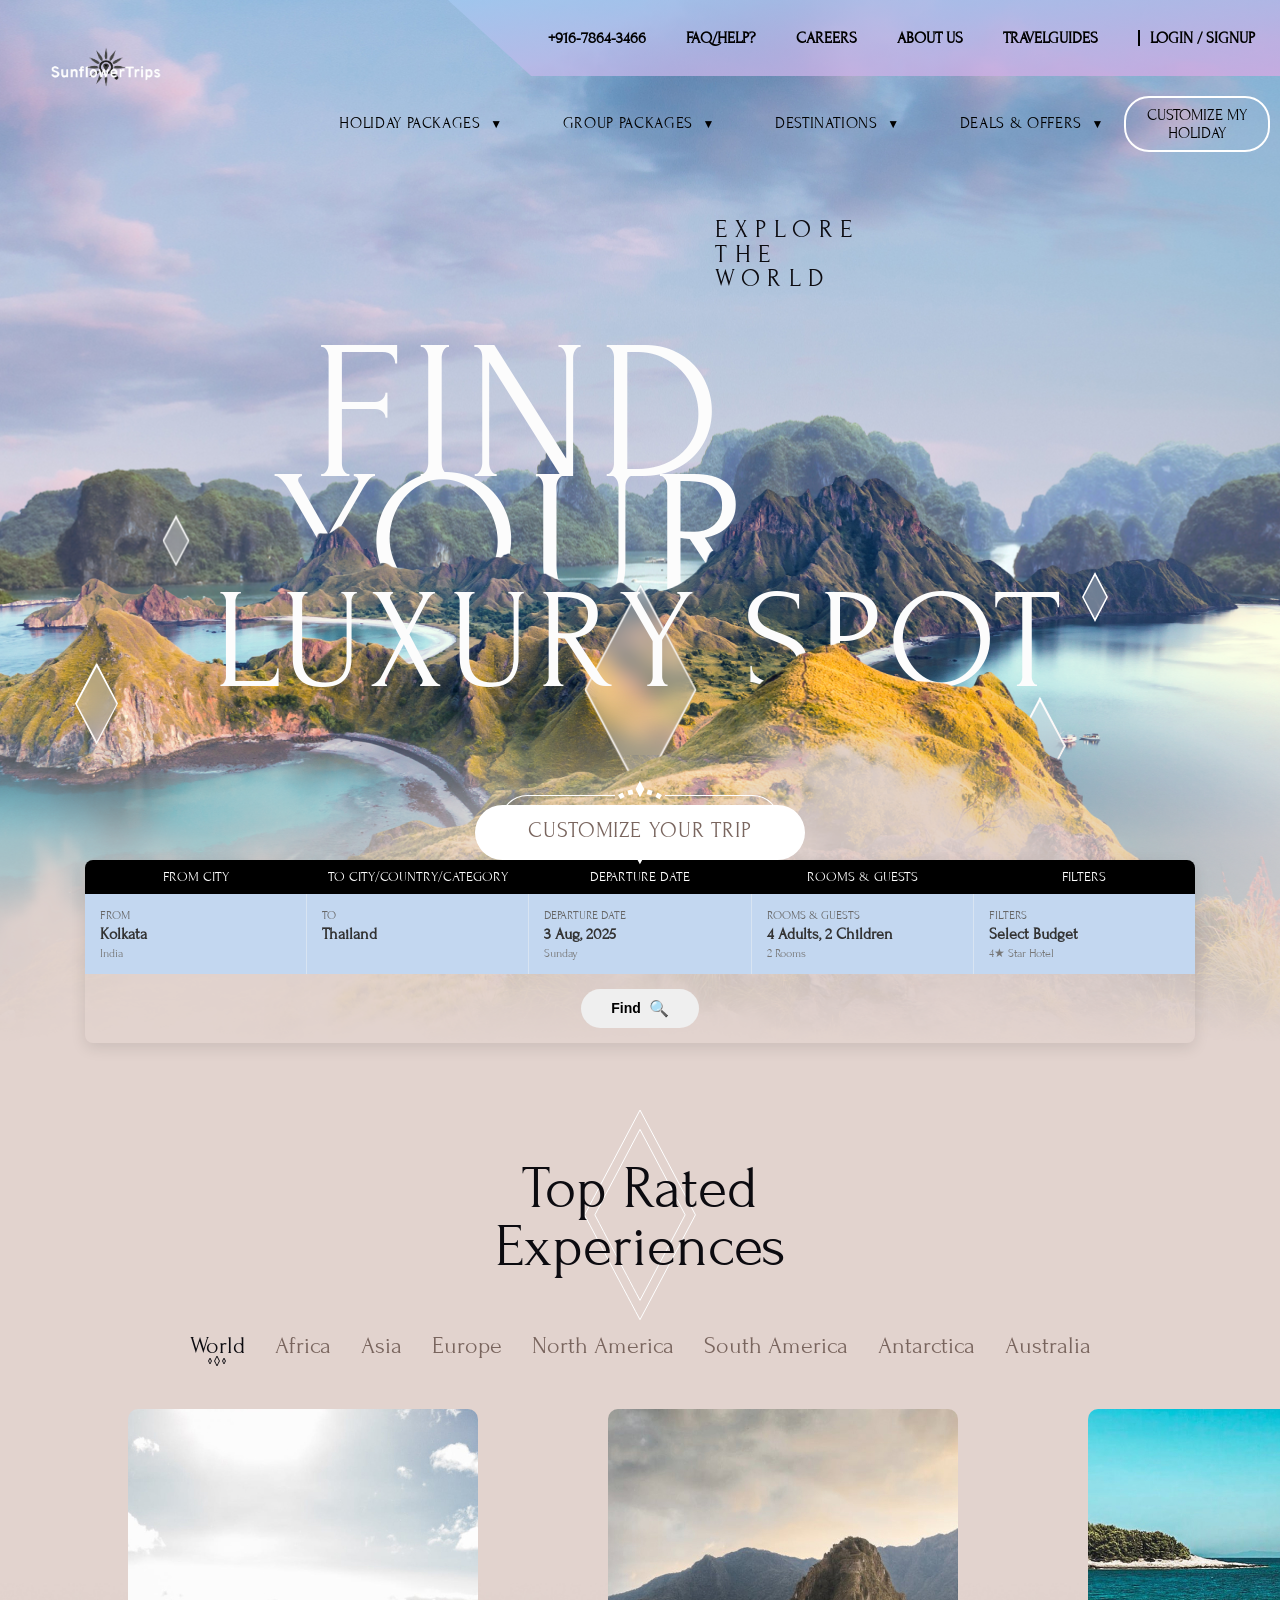
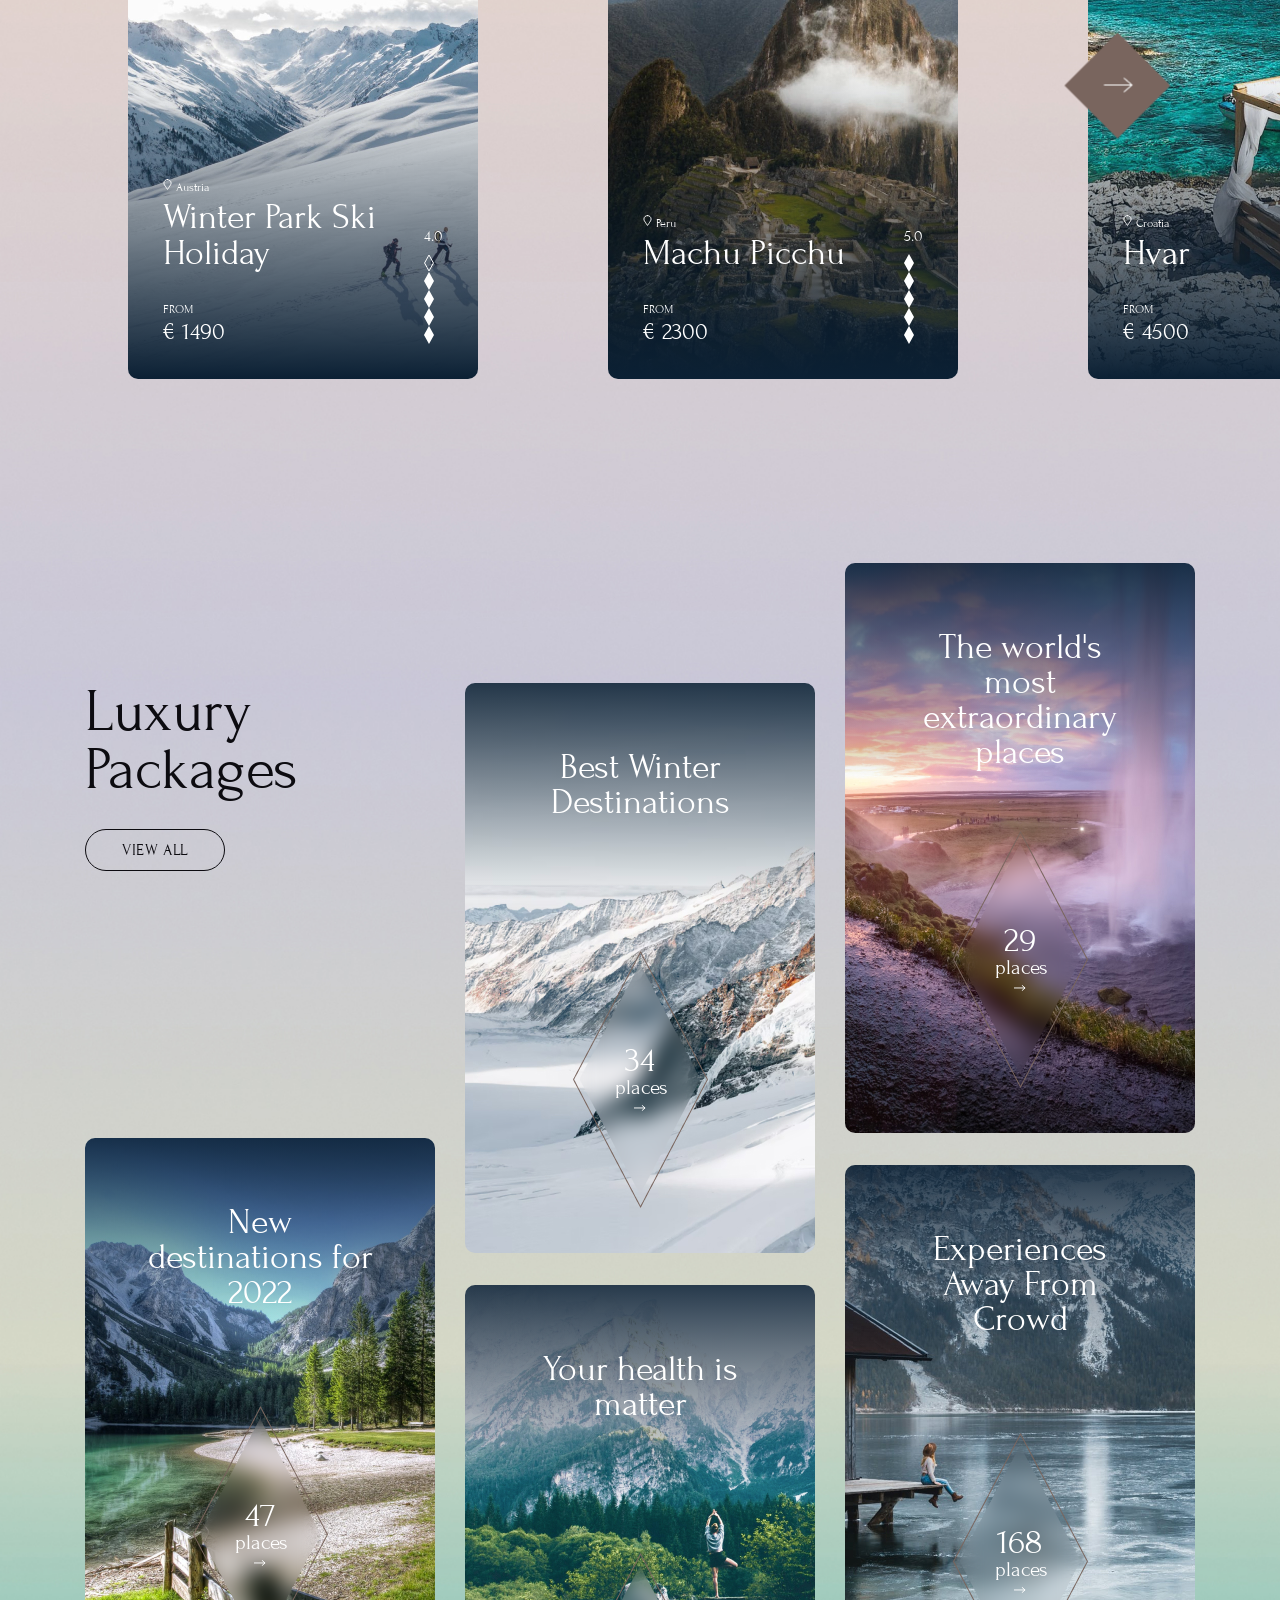
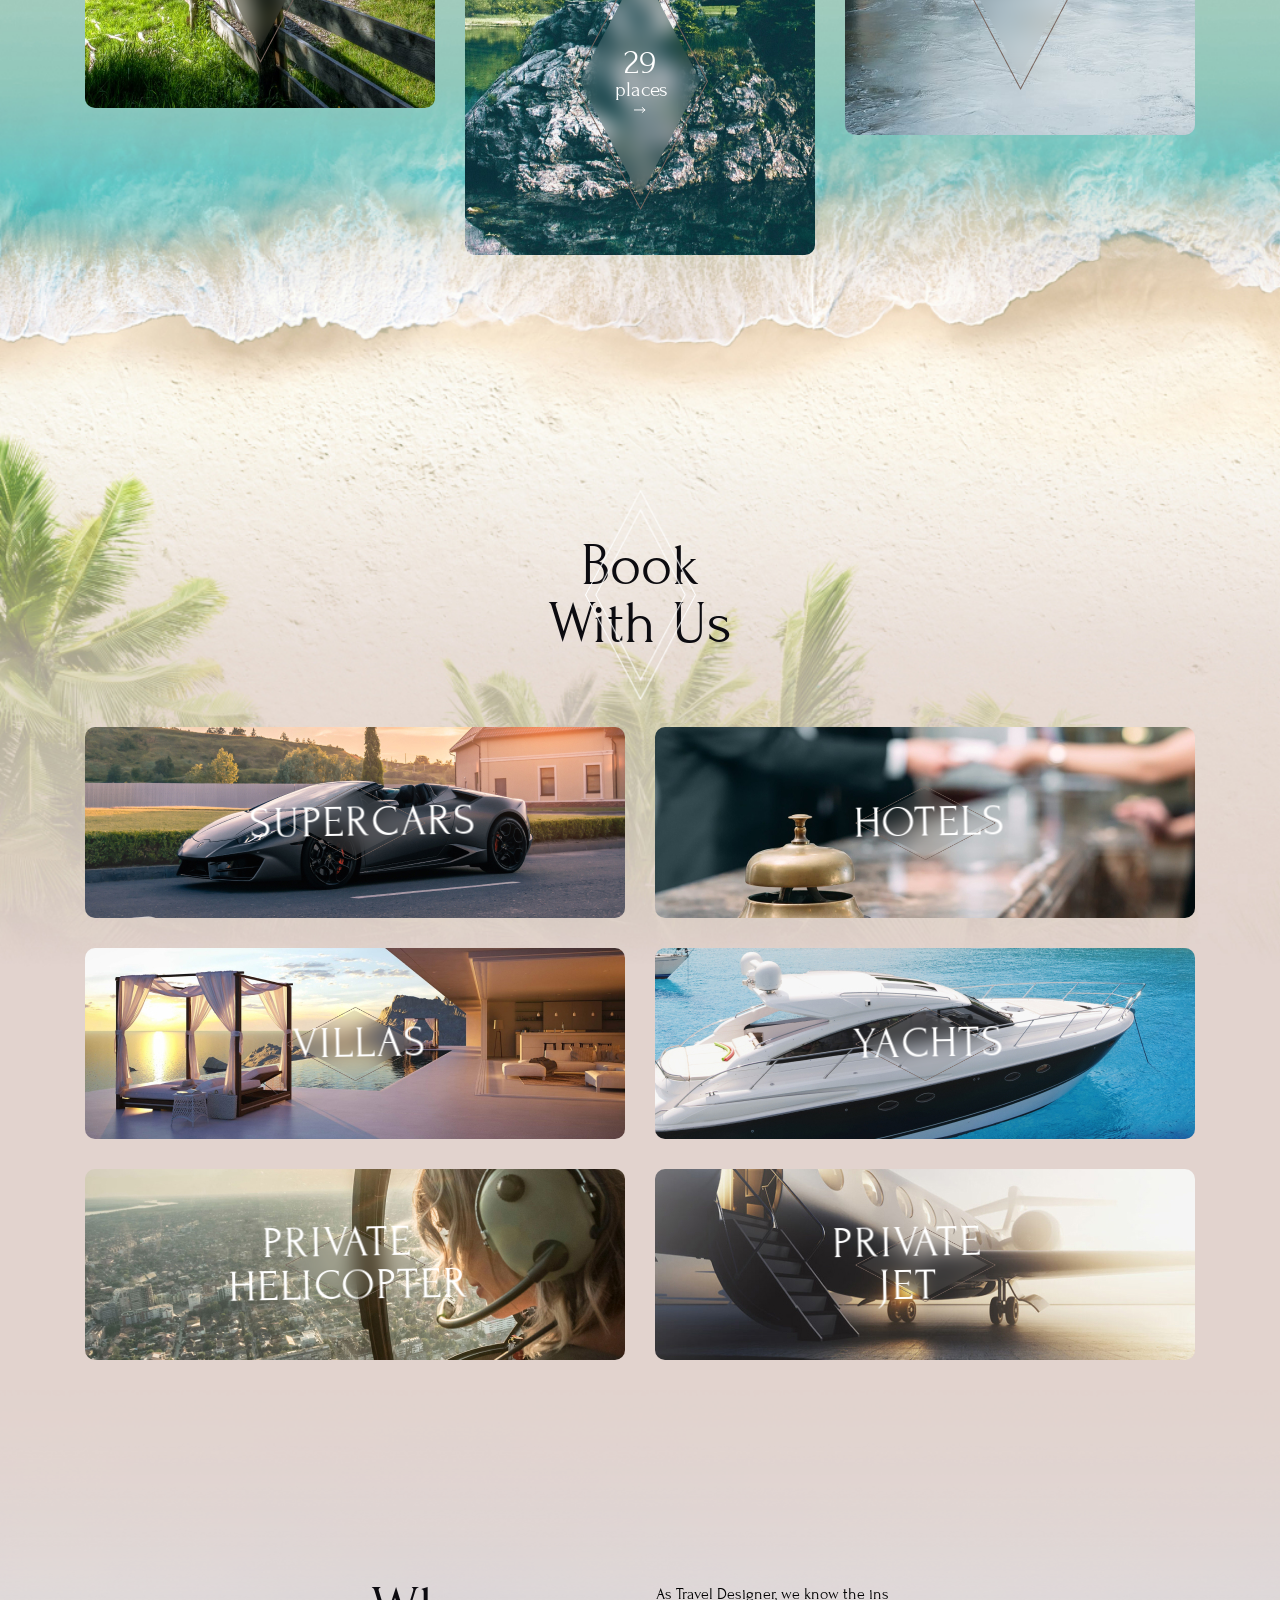
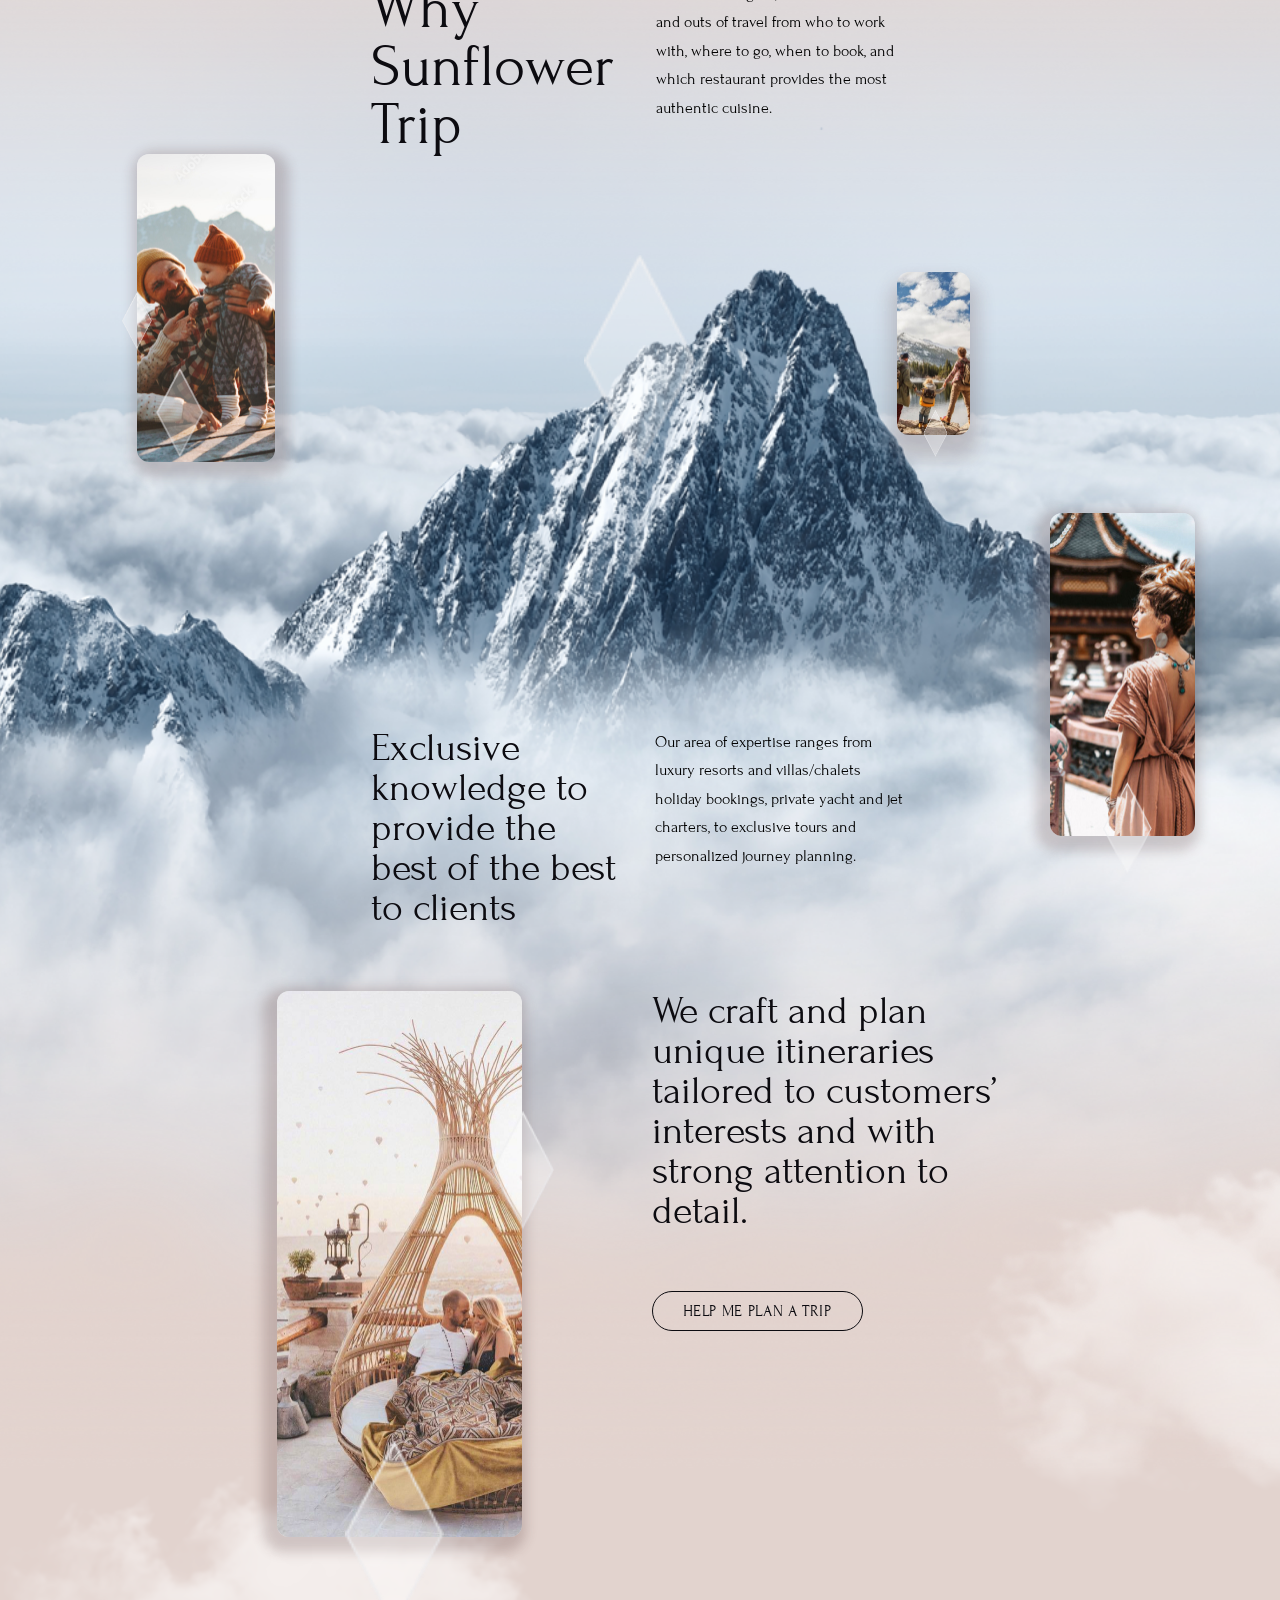
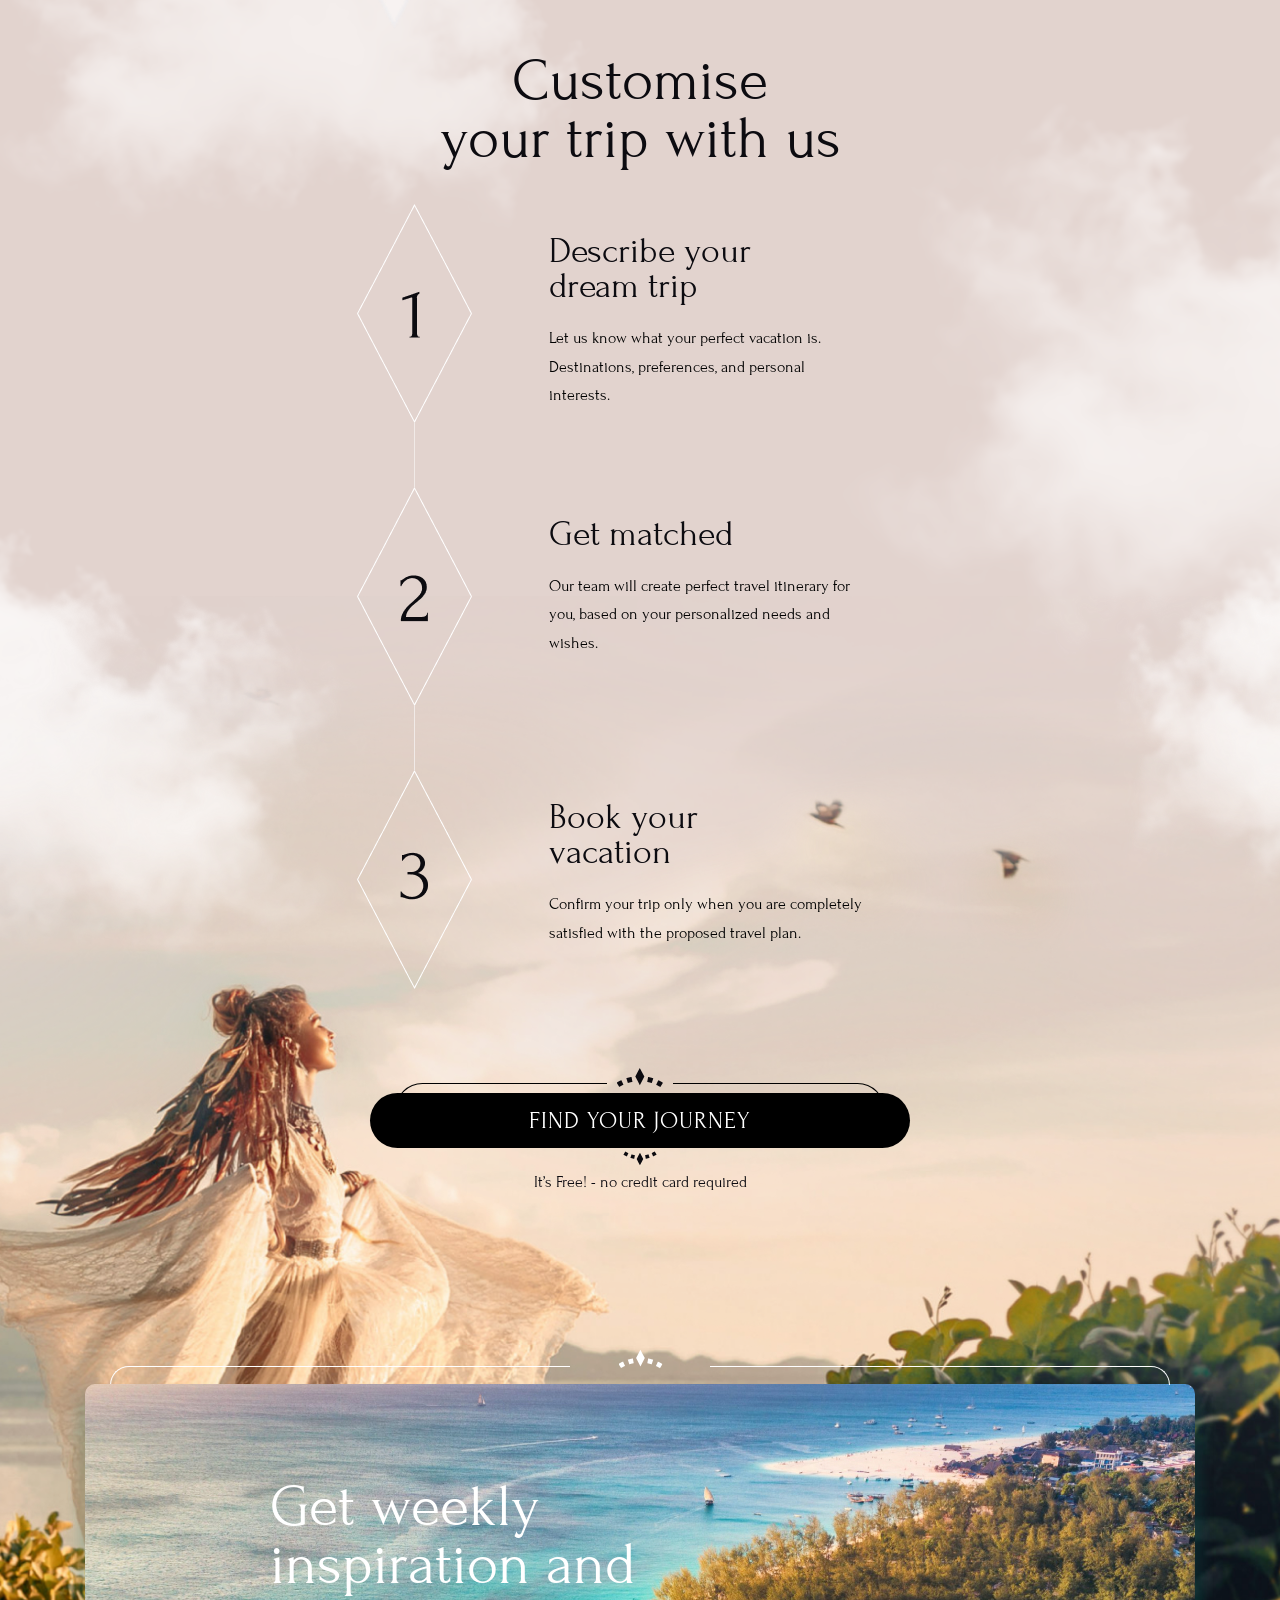
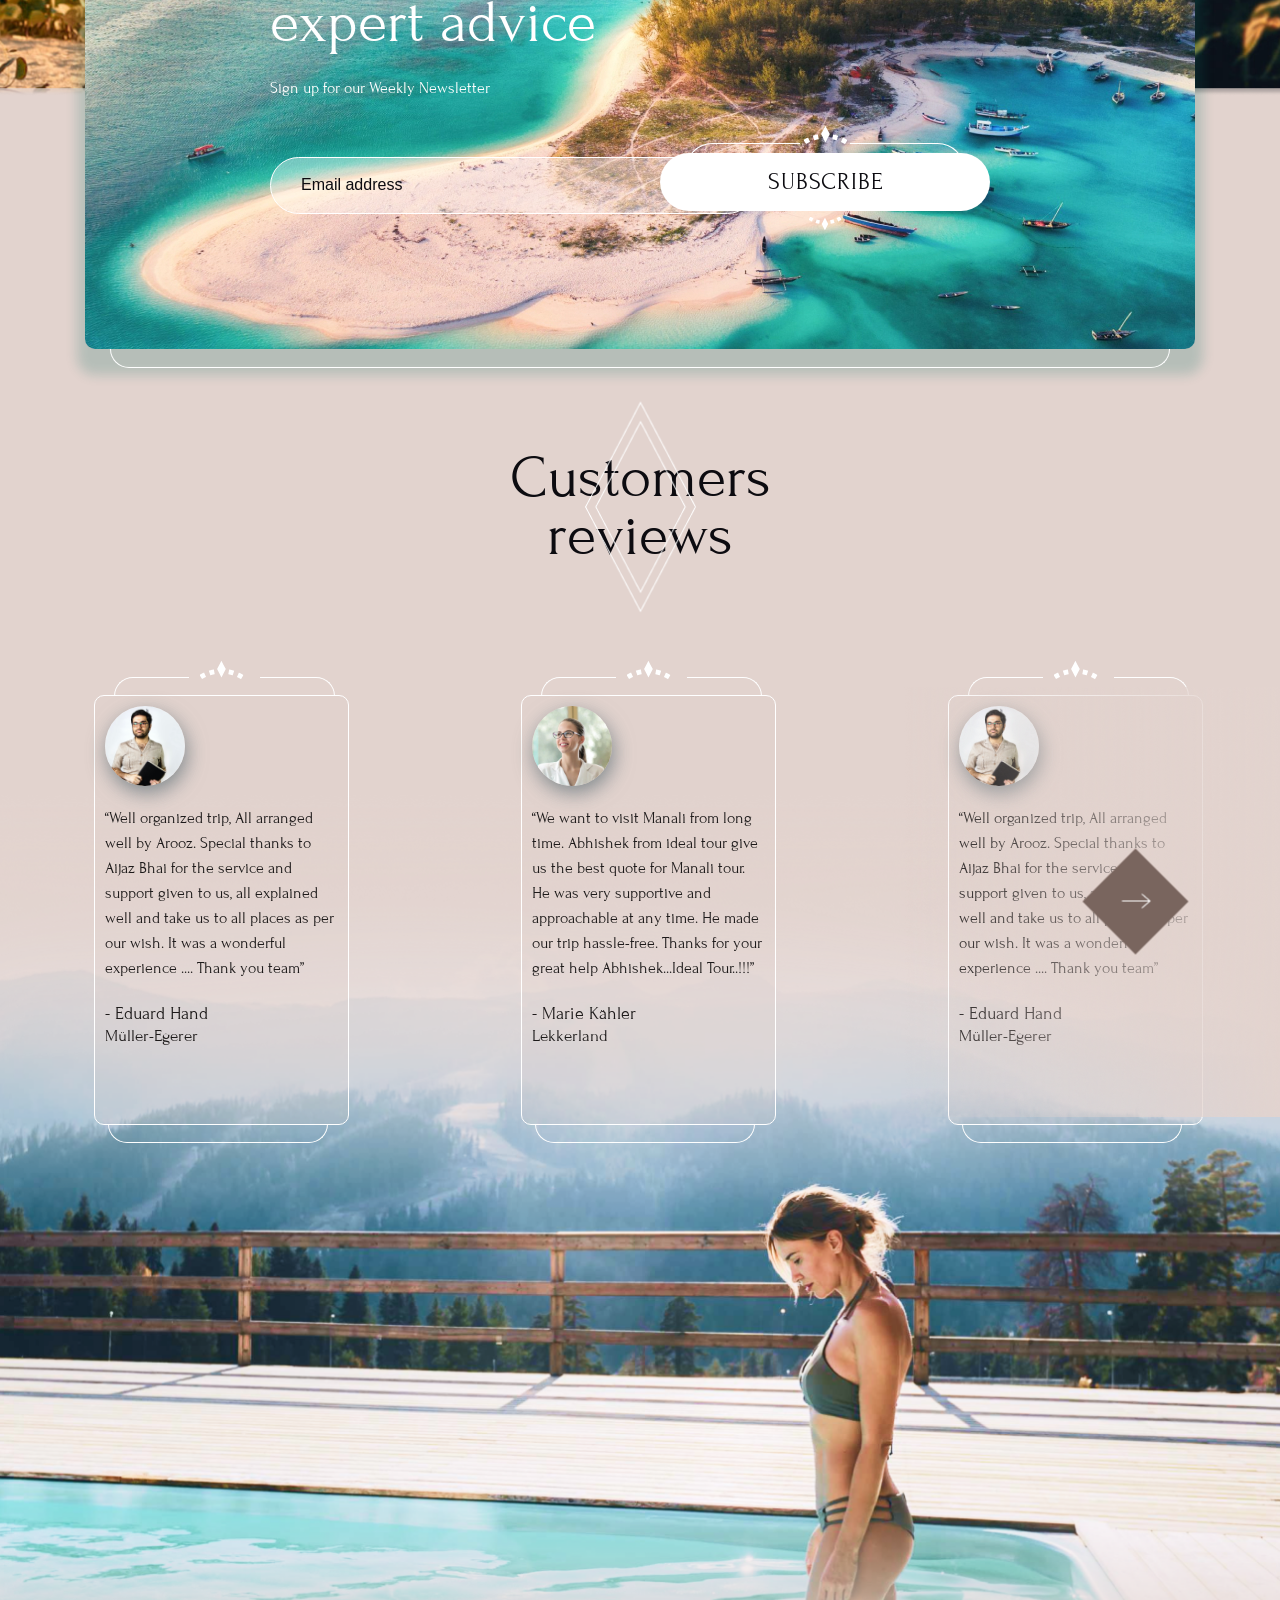
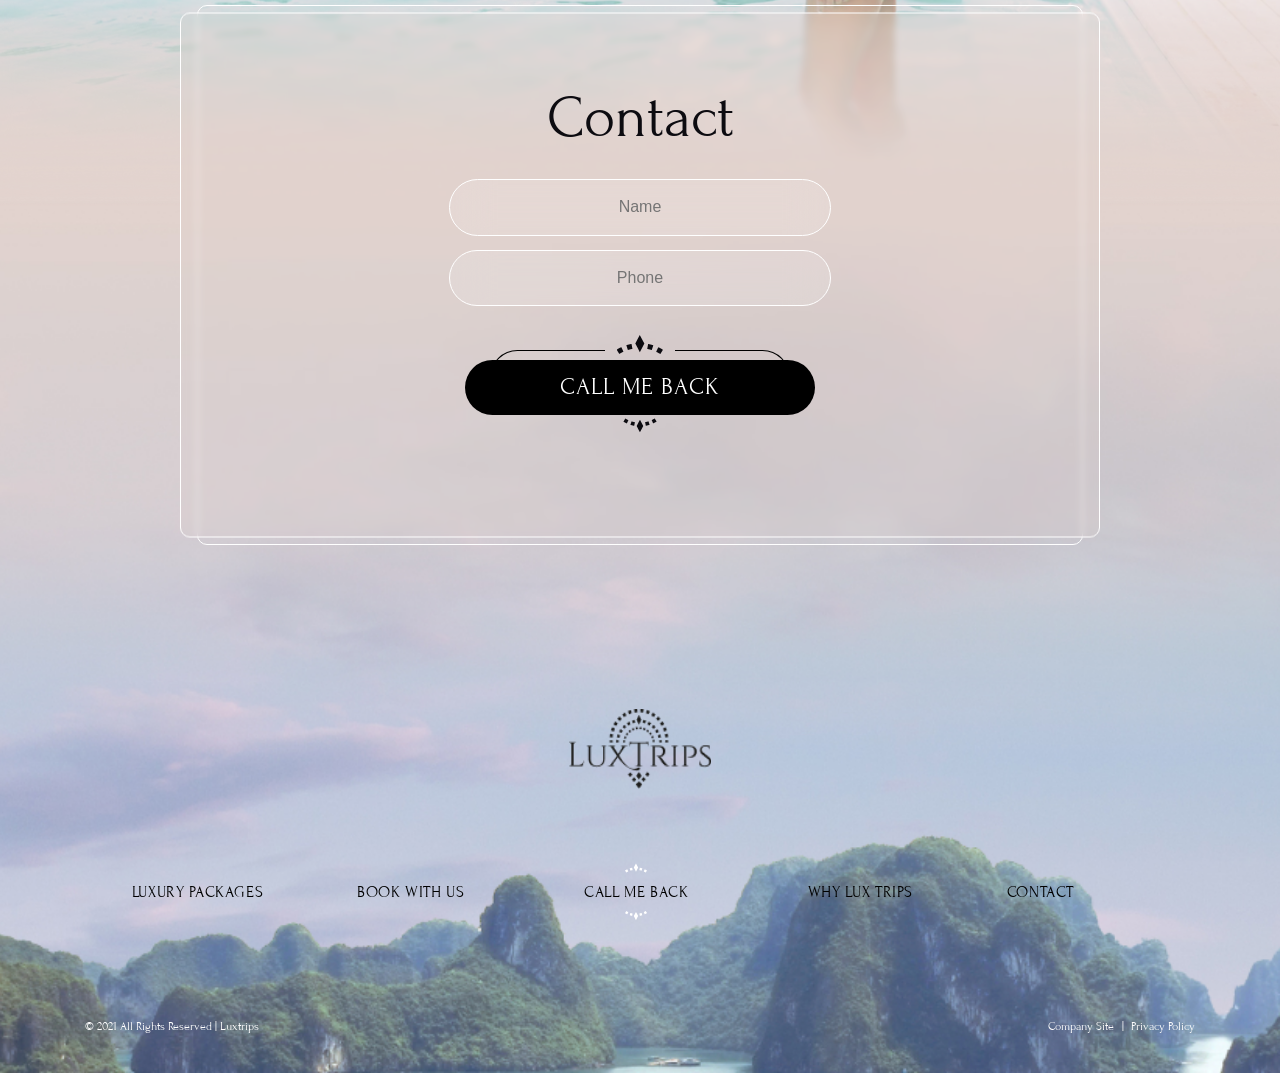
==== commit 20f7ab9d: "changes for filter thing" ====
--- a/index.html
+++ b/index.html
@@ -14,6 +14,7 @@
   <link rel="stylesheet" href="css/slick.css">
   <link rel="stylesheet" href="css/style.css">
   <link rel="stylesheet" href="css/media.css">
+  <link rel="stylesheet" href="css/search-box.css">
 </head>
 
 <body>
@@ -93,11 +94,243 @@
 
           <div class="search__box">
             <div class="search__box-top">
-              <div class="search__title">find your journey</div>
-            </div>
-          </div>
-
-          <div class="search__items">
+              <div class="search__title">Customize your trip</div>
+            </div>
+          </div>
+          <div class="search-box">
+            <div class="search-header">
+                <div class="search-header-item">From City</div>
+                <div class="search-header-item">To City/Country/Category</div>
+                <div class="search-header-item">Departure Date</div>
+                <div class="search-header-item">Rooms & Guests</div>
+                <div class="search-header-item">Filters</div>
+            </div>
+
+            <div class="search-inputs">
+                <div class="search-input-item" id="from-city">
+                    <span class="small-label">From</span>
+                    <div class="input-value">Kolkata</div>
+                    <div class="sub-label">India</div>
+                </div>
+
+                <div class="search-input-item" id="to-destination">
+                    <span class="small-label">To</span>
+                    <div class="input-value">Thailand</div>
+                    <div class="sub-label"></div>
+                </div>
+
+                <div class="search-input-item" id="departure-date">
+                    <span class="small-label">Departure Date</span>
+                    <div class="input-value">3 Aug, 2025</div>
+                    <div class="sub-label">Sunday</div>
+                </div>
+
+                <div class="search-input-item" id="rooms-guests">
+                    <span class="small-label">Rooms & Guests</span>
+                    <div class="input-value">4 Adults, 2 Children</div>
+                    <div class="sub-label">2 Rooms</div>
+                </div>
+
+                <div class="search-input-item" id="filters">
+                    <span class="small-label">Filters</span>
+                    <div class="input-value">Select Budget</div>
+                    <div class="sub-label">4★ Star Hotel</div>
+                </div>
+            </div>
+
+            <div class="find-button">
+                <button>
+                    Find
+                    <span class="search-icon">🔍</span>
+                </button>
+            </div>
+
+            <!-- Dropdowns -->
+            <!-- From City Dropdown -->
+            <div class="dropdown-sach" id="from-city-dropdown">
+                <div class="dropdown-header">FROM</div>
+                <div class="dropdown-searchbox">
+                    <input type="text" placeholder="Search cities...">
+                </div>
+                <div class="dropdown-content">
+                    <div class="dropdown-item" data-city="New Delhi" data-country="India">
+                        <div>
+                            <div class="name">New Delhi</div>
+                            <div class="packages">340 Packages</div>
+                        </div>
+                        <div class="type">CITY</div>
+                    </div>
+                    <div class="dropdown-item" data-city="Mumbai" data-country="India">
+                        <div>
+                            <div class="name">Mumbai</div>
+                            <div class="packages">280 Packages</div>
+                        </div>
+                        <div class="type">CITY</div>
+                    </div>
+                    <div class="dropdown-item" data-city="Bangalore" data-country="India">
+                        <div>
+                            <div class="name">Bangalore</div>
+                            <div class="packages">210 Packages</div>
+                        </div>
+                        <div class="type">CITY</div>
+                    </div>
+                    <div class="dropdown-item" data-city="Chennai" data-country="India">
+                        <div>
+                            <div class="name">Chennai</div>
+                            <div class="packages">190 Packages</div>
+                        </div>
+                        <div class="type">CITY</div>
+                    </div>
+                    <div class="dropdown-item" data-city="Kolkata" data-country="India">
+                        <div>
+                            <div class="name">Kolkata</div>
+                            <div class="packages">220 Packages</div>
+                        </div>
+                        <div class="type">CITY</div>
+                    </div>
+                </div>
+            </div>
+
+            <!-- To Destination Dropdown -->
+            <div class="dropdown-sach" id="to-destination-dropdown">
+                <div class="dropdown-header">POPULAR DESTINATIONS</div>
+                <div class="dropdown-searchbox">
+                    <input type="text" placeholder="Search destinations...">
+                </div>
+                <div class="dropdown-content">
+                    <div class="dropdown-item" data-destination="Kashmir" data-type="STATE">
+                        <div>
+                            <div class="name">Kashmir</div>
+                            <div class="packages">240 Packages</div>
+                        </div>
+                        <div class="type">STATE</div>
+                    </div>
+                    <div class="dropdown-item" data-destination="Thailand" data-type="COUNTRY">
+                        <div>
+                            <div class="name">Thailand</div>
+                            <div class="packages">240 Packages</div>
+                        </div>
+                        <div class="type">COUNTRY</div>
+                    </div>
+                    <div class="dropdown-item" data-destination="Goa" data-type="STATE">
+                        <div>
+                            <div class="name">Goa</div>
+                            <div class="packages">180 Packages</div>
+                        </div>
+                        <div class="type">STATE</div>
+                    </div>
+                    <div class="dropdown-item" data-destination="Bali" data-type="CITY">
+                        <div>
+                            <div class="name">Bali</div>
+                            <div class="packages">150 Packages</div>
+                        </div>
+                        <div class="type">CITY</div>
+                    </div>
+                    <div class="dropdown-item" data-destination="Singapore" data-type="COUNTRY">
+                        <div>
+                            <div class="name">Singapore</div>
+                            <div class="packages">130 Packages</div>
+                        </div>
+                        <div class="type">COUNTRY</div>
+                    </div>
+                </div>
+            </div>
+
+            <!-- Calendar Dropdown -->
+            <div class="calendar-dropdown" id="calendar-dropdown">
+                <div class="calendar-header">
+                    <button id="prev-month">← Previous</button>
+                    <button id="next-month">Next →</button>
+                </div>
+                <div class="calendar-months">
+                    <div class="calendar-month" id="month1">
+                        <div class="month-name"></div>
+                        <div class="calendar-grid">
+                            <div class="day-name">Su</div>
+                            <div class="day-name">Mo</div>
+                            <div class="day-name">Tu</div>
+                            <div class="day-name">We</div>
+                            <div class="day-name">Th</div>
+                            <div class="day-name">Fr</div>
+                            <div class="day-name">Sa</div>
+                        </div>
+                    </div>
+                    <div class="calendar-month" id="month2">
+                        <div class="month-name"></div>
+                        <div class="calendar-grid">
+                            <div class="day-name">Su</div>
+                            <div class="day-name">Mo</div>
+                            <div class="day-name">Tu</div>
+                            <div class="day-name">We</div>
+                            <div class="day-name">Th</div>
+                            <div class="day-name">Fr</div>
+                            <div class="day-name">Sa</div>
+                        </div>
+                    </div>
+                </div>
+            </div>
+
+            <!-- Rooms & Guests Dropdown -->
+            <div class="guests-dropdown" id="guests-dropdown">
+                <div class="guest-row">
+                    <div class="guest-label">Rooms</div>
+                    <div class="guest-counter">
+                        <div class="counter-btn" id="rooms-minus">-</div>
+                        <div class="counter-value" id="rooms-value">2</div>
+                        <div class="counter-btn" id="rooms-plus">+</div>
+                    </div>
+                </div>
+                <div class="guest-row">
+                    <div class="guest-label">Adults</div>
+                    <div class="guest-counter">
+                        <div class="counter-btn" id="adults-minus">-</div>
+                        <div class="counter-value" id="adults-value">4</div>
+                        <div class="counter-btn" id="adults-plus">+</div>
+                    </div>
+                </div>
+                <div class="guest-row">
+                    <div class="guest-label">Children</div>
+                    <div class="guest-counter">
+                        <div class="counter-btn" id="children-minus">-</div>
+                        <div class="counter-value" id="children-value">2</div>
+                        <div class="counter-btn" id="children-plus">+</div>
+                    </div>
+                </div>
+            </div>
+
+            <!-- Filters Dropdown -->
+            <div class="filters-dropdown" id="filters-dropdown">
+                <div class="filter-section">
+                    <div class="filter-title">Duration (in nights)</div>
+                    <div class="slider-container">
+                        <input type="range" min="1" max="15" value="7" class="slider" id="duration-slider">
+                        <div class="slider-values">
+                            <span>1 Night</span>
+                            <span id="duration-value">7 Nights</span>
+                            <span>15 Nights</span>
+                        </div>
+                    </div>
+                </div>
+                <div class="filter-section">
+                    <div class="filter-title">Budget per person</div>
+                    <div class="budget-options">
+                        <div class="budget-option active" data-budget="economy">Economy</div>
+                        <div class="budget-option" data-budget="standard">Standard</div>
+                        <div class="budget-option" data-budget="premium">Premium</div>
+                        <div class="budget-option" data-budget="luxury">Luxury</div>
+                    </div>
+                </div>
+                <div class="filter-section">
+                    <div class="filter-title">Hotel Category</div>
+                    <div class="budget-options">
+                        <div class="budget-option" data-stars="3">3★ Star</div>
+                        <div class="budget-option active" data-stars="4">4★ Star</div>
+                        <div class="budget-option" data-stars="5">5★ Star</div>
+                    </div>
+                </div>
+            </div>
+        </div>
+          <!-- <div class="search__items">
             <div class="search__item search__item-dest">
               <div class="search__item-title search__item-title__1">Destination</div>
               <div class="search__item-text">Where are you going?</div>
@@ -121,7 +354,7 @@
                 <input class="form-input" type="text" placeholder="🔍︎ Find">
               </form>
             </div>
-          </div>
+          </div> -->
 
         </div>
       </div>
@@ -810,6 +1043,7 @@
   <script src="js/mixitup.min.js"></script>
   <script src="js/slick.min.js"></script>
   <script src="js/main.js"></script>
+  <script src="js/search-box.js"></script>
 
 </body>
 
--- a/css/style.css
+++ b/css/style.css
@@ -5,7 +5,28 @@
   padding:0;
   box-sizing: border-box;
 }
-
+:root {
+  --primary-color: #ff7e5f;
+  --secondary-color: #feb47b;
+  --dark-color: #333;
+  --light-color: #f4f4f4;
+  --accent-color: #6c63ff;
+  --text-color: #4a4a4a;
+  --white: #ffffff;
+}
+.nav-links a::after {
+  content: '';
+  position: absolute;
+  width: 0;
+  height: 2px;
+  background: linear-gradient(135deg, var(--primary-color), var(--secondary-color));
+  bottom: -5px;
+  left: 0;
+  transition: width 0.3s ease;
+}
+.nav-links a:hover::after {
+  width: 100%;
+}
 a {
   color: inherit;
   text-decoration: none;
@@ -60,6 +81,7 @@
   padding-right: 0;
   margin-top: 0;
   margin-right: 0;
+
 }
 
 /* logo */
@@ -85,7 +107,7 @@
    font-weight:bold;
   padding: 30px 25px 30px 100px;
   margin-bottom: 20px;
-  color: #ffff !important;
+  color: #ffffff !important;
   z-index: 1; /* Ensure text stays above background */
 }
 
@@ -631,7 +653,7 @@
   text-align: center;
   font-family: "Forum", cursive;
   font-weight: normal;
-  font-size: 25px;
+  font-size: 22px;
   text-align: center;
   letter-spacing: 0.04em;
   text-transform: uppercase;
@@ -795,7 +817,7 @@
   width: 540px;
   margin: 0 auto;
   margin-bottom: 58px;
-  margin-top: -55px;
+  margin-top: 120px;
   position: relative;
   transform: scale3d(0, 0, 0);
   opacity: 0;
--- a/css/search-box.css
+++ b/css/search-box.css
@@ -0,0 +1,451 @@
+/*  
+* {
+    margin: 0;
+    padding: 0;
+    box-sizing: border-box;
+    font-family: 'Segoe UI', Tahoma, Geneva, Verdana, sans-serif;
+} */
+
+/* body {
+    background-color: #f5f5f5;
+    display: flex;
+    justify-content: center;
+    align-items: center;
+    min-height: 100vh;
+    background-image: linear-gradient(rgba(0, 0, 0, 0.3), rgba(0, 0, 0, 0.3)), url('/api/placeholder/1200/800');
+    background-size: cover;
+    background-position: center;
+    padding: 20px;
+} */
+/* 
+.container {
+    width: 100%;
+    max-width: 1200px;
+    position: relative;
+}
+
+.customize-title {
+    text-align: center;
+    margin-bottom: 20px;
+    color: #333;
+    position: relative;
+    display: inline-block;
+    left: 50%;
+    transform: translateX(-50%);
+}
+
+.customize-title h2 {
+    font-size: 24px;
+    text-transform: uppercase;
+    letter-spacing: 2px;
+    color: #fff;
+    padding: 8px 25px;
+    border: 2px solid #fff;
+    border-radius: 50px;
+    background-color: rgba(0, 0, 0, 0.1);
+} */
+
+.search-box {
+    /* background-color: #fff; */
+    border-radius: 8px;
+    overflow: hidden;
+    box-shadow: 0 5px 15px rgba(0, 0, 0, 0.1);
+}
+
+.search-header {
+    display: flex;
+    flex-wrap: wrap;
+    background-color: #000;
+    color: #fff;
+}
+
+.search-header-item {
+    padding: 10px;
+    font-weight: 500;
+    font-size: 14px;
+    flex: 1;
+    min-width: 150px;
+    text-align: center;
+    text-transform: uppercase;
+}
+
+.search-inputs {
+    display: flex;
+    flex-wrap: wrap;
+}
+
+.search-input-item {
+    flex: 1;
+    padding: 15px;
+    position: relative;
+    min-width: 200px;
+    transition: all 0.3s;
+    cursor: pointer;
+    background-color: #c3d7f0;
+    border-right: 1px solid #d8e4f2;
+}
+
+.search-input-item:last-child {
+    border-right: none;
+}
+
+.search-input-item:hover {
+    background-color: #d8e4f2;
+}
+
+.small-label {
+    display: block;
+    font-size: 12px;
+    color: #666;
+    margin-bottom: 5px;
+    text-transform: uppercase;
+}
+
+.input-value {
+    font-size: 16px;
+    font-weight: 600;
+    color: #333;
+}
+
+.sub-label {
+    font-size: 12px;
+    color: #777;
+    margin-top: 5px;
+}
+
+.find-button {
+    display: flex;
+    justify-content: center;
+    padding: 15px;
+    background-color:transparent;
+}
+
+.find-button button {
+    /* background-color: #516788; */
+    /* color: white; */
+    border: none;
+    padding: 10px 30px;
+    font-size: 14px;
+    border-radius: 50px;
+    cursor: pointer;
+    display: flex;
+    align-items: center;
+    font-weight: 600;
+    transition: background-color 0.3s;
+}
+
+.find-button button:hover {
+    background-color: #1a68e0;
+}
+
+.search-icon {
+    margin-left: 8px;
+    font-size: 16px;
+}
+
+/* Dropdown styling */
+.dropdown-sach {
+    position: absolute;
+    top: 100%;
+    left: 0;
+    width: 100%;
+    background-color: #000;
+    border-radius: 0 0 8px 8px;
+    z-index: 100;
+    display: none;
+    max-height: 300px;
+    overflow-y: auto;
+    box-shadow: 0 5px 15px rgba(0, 0, 0, 0.2);
+}
+
+.dropdown-header {
+    padding: 10px;
+    background-color: #000;
+    color: #fff;
+    font-weight: 500;
+    font-size: 14px;
+    text-transform: uppercase;
+}
+
+.dropdown-searchbox {
+    padding: 10px;
+    background-color: #000;
+}
+
+.dropdown-searchbox input {
+    width: 100%;
+    padding: 8px;
+    border-radius: 4px;
+    border: 1px solid #555;
+    background-color: #222;
+    color: #fff;
+    font-size: 14px;
+}
+
+.dropdown-content {
+    max-height: 250px;
+    overflow-y: auto;
+}
+
+.dropdown-item {
+    display: flex;
+    justify-content: space-between;
+    padding: 10px;
+    cursor: pointer;
+    border-bottom: 1px solid #333;
+    color: #fff;
+}
+
+.dropdown-item:hover {
+    background-color: #333;
+}
+
+.dropdown-item .name {
+    font-weight: 500;
+    font-size: 14px;
+}
+
+.dropdown-item .type {
+    color: #888;
+    font-size: 10px;
+    text-transform: uppercase;
+    font-weight: 600;
+}
+
+.dropdown-item .packages {
+    color: #888;
+    font-size: 12px;
+}
+
+/* Calendar styling */
+.calendar-dropdown {
+    position: absolute;
+    top: 100%;
+    left: 0;
+    width: 600px;
+    background-color: #fff;
+    border-radius: 8px;
+    z-index: 100;
+    display: none;
+    box-shadow: 0 5px 15px rgba(0, 0, 0, 0.2);
+}
+
+.calendar-header {
+    display: flex;
+    justify-content: space-between;
+    padding: 15px;
+    background-color: #f5f5f5;
+    border-bottom: 1px solid #ddd;
+}
+
+.calendar-months {
+    display: flex;
+}
+
+.calendar-month {
+    flex: 1;
+    padding: 15px;
+    border-right: 1px solid #eee;
+}
+
+.calendar-month:last-child {
+    border-right: none;
+}
+
+.month-name {
+    text-align: center;
+    font-weight: 600;
+    margin-bottom: 10px;
+    color: #333;
+}
+
+.calendar-grid {
+    display: grid;
+    grid-template-columns: repeat(7, 1fr);
+    gap: 8px;
+}
+
+.day-name {
+    text-align: center;
+    font-size: 12px;
+    color: #777;
+    padding: 5px 0;
+}
+
+.day {
+    text-align: center;
+    padding: 8px;
+    cursor: pointer;
+    border-radius: 50%;
+}
+
+.day:hover {
+    background-color: #f0f7ff;
+}
+
+.day.active {
+    background-color: #516788;
+    color: white;
+}
+
+.day.disabled {
+    color: #ccc;
+    cursor: not-allowed;
+}
+
+/* Guests dropdown */
+.guests-dropdown {
+    position: absolute;
+    top: 100%;
+    left: 0;
+    width: 320px;
+    background-color: #fff;
+    border-radius: 8px;
+    z-index: 100;
+    display: none;
+    box-shadow: 0 5px 15px rgba(0, 0, 0, 0.2);
+    padding: 15px;
+}
+
+.guest-row {
+    display: flex;
+    justify-content: space-between;
+    align-items: center;
+    margin-bottom: 15px;
+    padding-bottom: 15px;
+    border-bottom: 1px solid #eee;
+}
+
+.guest-row:last-child {
+    border-bottom: none;
+    margin-bottom: 0;
+    padding-bottom: 0;
+}
+
+.guest-label {
+    font-weight: 500;
+}
+
+.guest-counter {
+    display: flex;
+    align-items: center;
+}
+
+.counter-btn {
+    width: 30px;
+    height: 30px;
+    display: flex;
+    justify-content: center;
+    align-items: center;
+    background-color: #f5f5f5;
+    border: 1px solid #ddd;
+    border-radius: 50%;
+    cursor: pointer;
+}
+
+.counter-btn:hover {
+    background-color: #e5e5e5;
+}
+
+.counter-value {
+    padding: 0 15px;
+    font-weight: 600;
+}
+
+/* Filters dropdown */
+.filters-dropdown {
+    position: absolute;
+    top: 100%;
+    right: 0;
+    width: 350px;
+    background-color: #fff;
+    border-radius: 8px;
+    z-index: 100;
+    display: none;
+    box-shadow: 0 5px 15px rgba(0, 0, 0, 0.2);
+    padding: 15px;
+}
+
+.filter-section {
+    margin-bottom: 20px;
+}
+
+.filter-section:last-child {
+    margin-bottom: 0;
+}
+
+.filter-title {
+    font-weight: 600;
+    margin-bottom: 10px;
+    color: #333;
+}
+
+.slider-container {
+    padding: 0 10px;
+}
+
+.slider {
+    width: 100%;
+    -webkit-appearance: none;
+    height: 5px;
+    border-radius: 5px;
+    background: #d3d3d3;
+    outline: none;
+    margin: 15px 0;
+}
+
+.slider::-webkit-slider-thumb {
+    -webkit-appearance: none;
+    appearance: none;
+    width: 20px;
+    height: 20px;
+    border-radius: 50%;
+    background: #516788;
+    cursor: pointer;
+}
+
+.slider-values {
+    display: flex;
+    justify-content: space-between;
+    font-size: 14px;
+    color: #777;
+}
+
+.budget-options {
+    display: flex;
+    flex-wrap: wrap;
+    gap: 10px;
+    margin-top: 10px;
+}
+
+.budget-option {
+    padding: 8px 15px;
+    background-color: #f5f5f5;
+    border: 1px solid #ddd;
+    border-radius: 20px;
+    cursor: pointer;
+    font-size: 14px;
+}
+
+.budget-option:hover, .budget-option.active {
+    background-color: #516788;
+    color: white;
+    border-color: #516788;
+}
+
+/* Mobile responsiveness */
+@media (max-width: 768px) {
+    .search-header-item, .search-input-item {
+        min-width: 100%;
+    }
+
+    .calendar-dropdown, .guests-dropdown, .filters-dropdown {
+        width: 100%;
+        left: 0;
+        right: 0;
+    }
+
+    .calendar-months {
+        flex-direction: column;
+    }
+}
